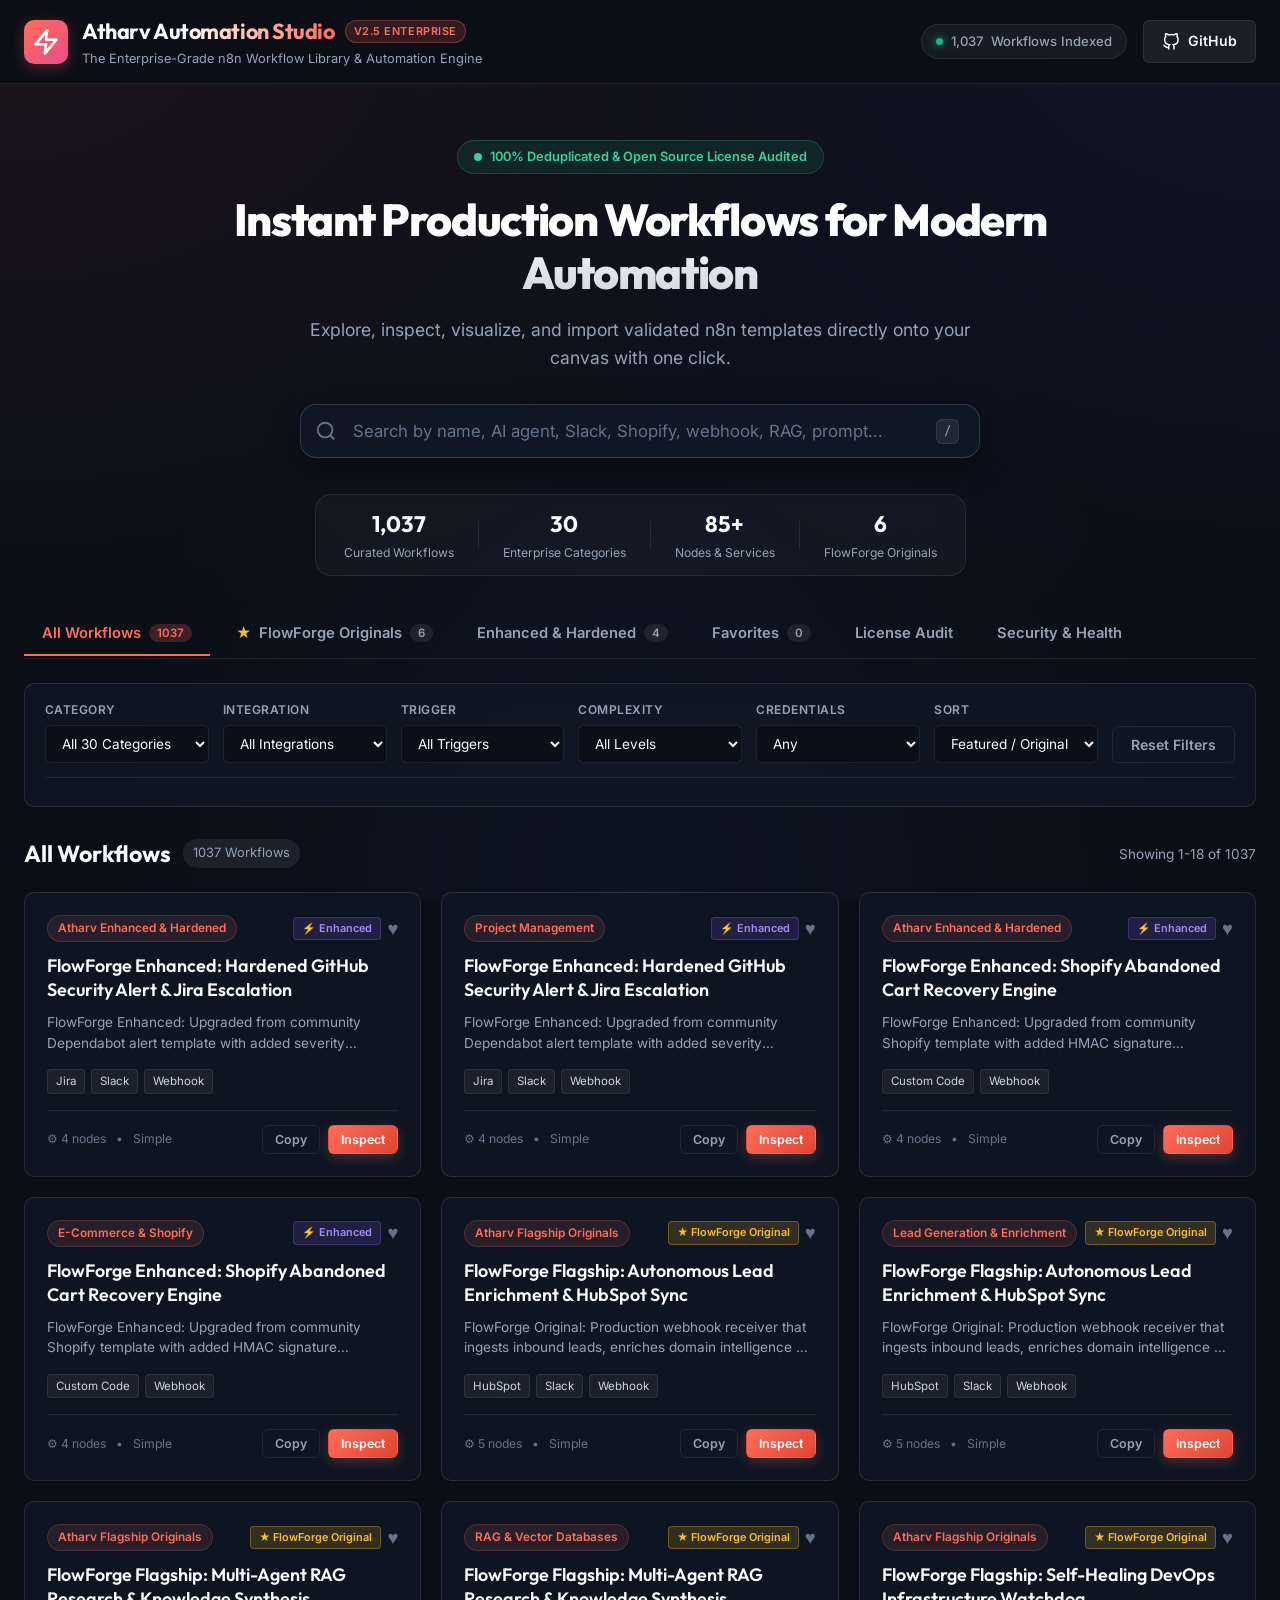
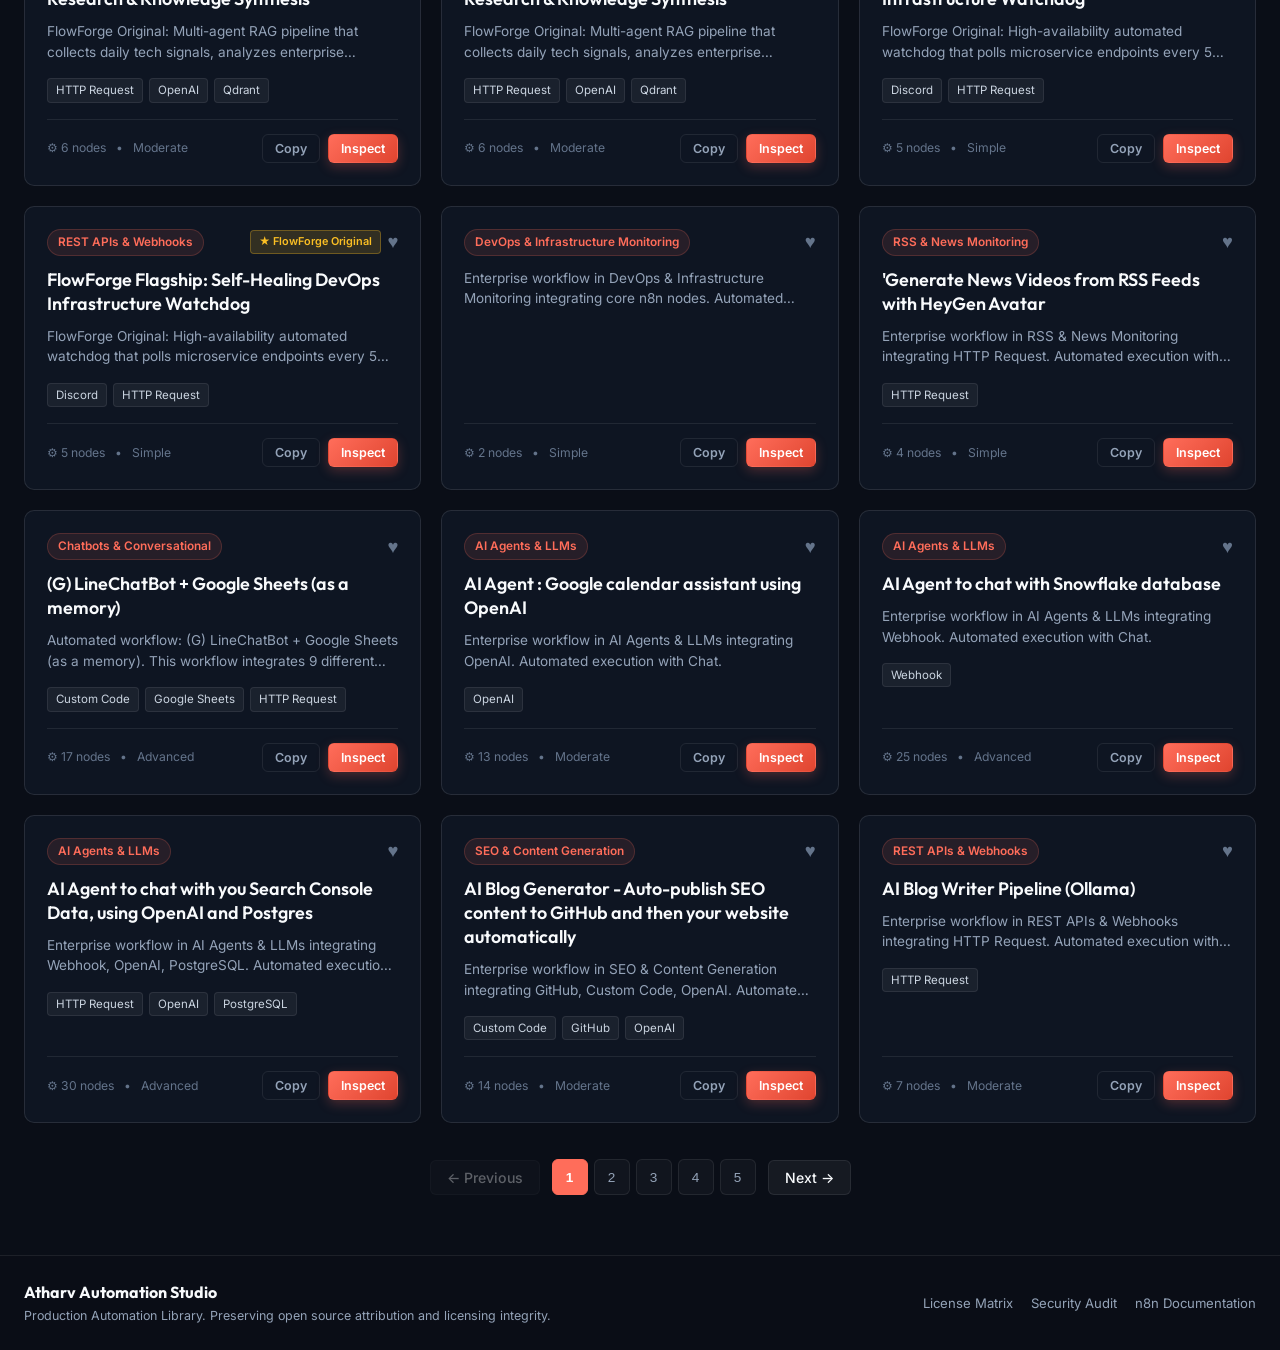
==== web/index.html @ 6c4d26b6 "init: n8n workflow library and web visualizer" ====
<!DOCTYPE html>
<html lang="en">
<head>
  <meta charset="UTF-8">
  <meta name="viewport" content="width=device-width, initial-scale=1.0">
  <title>FlowForge Studio | Enterprise n8n Workflow Library</title>
  <meta name="description" content="Searchable, verified, and license-audited library of 1,000+ enterprise n8n automation workflows across 30 categories with interactive node visualizer.">
  
  <!-- Modern Typography -->
  <link rel="preconnect" href="https://fonts.googleapis.com">
  <link rel="preconnect" href="https://fonts.gstatic.com" crossorigin>
  <link href="https://fonts.googleapis.com/css2?family=Outfit:wght@400;500;600;700;800&family=Inter:wght@300;400;500;600;700&family=JetBrains+Mono:wght@400;500&display=swap" rel="stylesheet">
  
  <link rel="stylesheet" href="css/style.css">
</head>
<body class="theme-dark">

  <!-- Header / Navigation -->
  <header class="app-header" id="appHeader">
    <div class="header-container">
      <div class="brand-group">
        <div class="brand-logo" id="brandLogo">
          <svg viewBox="0 0 24 24" width="28" height="28" fill="none" stroke="currentColor" stroke-width="2.2" stroke-linecap="round" stroke-linejoin="round">
            <polygon points="13 2 3 14 12 14 11 22 21 10 12 10 13 2"></polygon>
          </svg>
        </div>
        <div class="brand-text">
          <div class="brand-title-row">
            <h1 class="brand-name" id="brandName">FlowForge Studio</h1>
            <span class="badge badge-accent">v2.5 Enterprise</span>
          </div>
          <p class="brand-tagline" id="brandTagline">The Enterprise-Grade n8n Workflow Library & Automation Engine</p>
        </div>
      </div>

      <div class="header-actions">
        <div class="header-stat-pill">
          <span class="stat-dot"></span>
          <span id="headerTotalCount">1,032</span> Workflows Indexed
        </div>
        <a href="https://github.com/flowforge-automations/flowforge-n8n-library" target="_blank" rel="noopener" class="btn btn-secondary" id="githubRepoLink">
          <svg width="18" height="18" viewBox="0 0 24 24" fill="none" stroke="currentColor" stroke-width="2"><path d="M9 19c-5 1.5-5-2.5-7-3m14 6v-3.87a3.37 3.37 0 0 0-.94-2.61c3.14-.35 6.44-1.54 6.44-7A5.44 5.44 0 0 0 20 4.77 5.07 5.07 0 0 0 19.91 1S18.73.65 16 2.48a13.38 13.38 0 0 0-7 0C6.27.65 5.09 1 5.09 1A5.07 5.07 0 0 0 5 4.77a5.44 5.44 0 0 0-1.5 3.78c0 5.42 3.3 6.61 6.44 7A3.37 3.37 0 0 0 9 18.13V22"></path></svg>
          <span>GitHub</span>
        </a>
      </div>
    </div>
  </header>

  <!-- Hero & Primary Search -->
  <section class="hero-section" id="heroSection">
    <div class="hero-container">
      <div class="hero-badge">
        <span class="pulse-icon"></span> 100% Deduplicated & Open Source License Audited
      </div>
      <h2 class="hero-headline">Instant Production Workflows for Modern Automation</h2>
      <p class="hero-subtext">Explore, inspect, visualize, and import validated n8n templates directly onto your canvas with one click.</p>
      
      <!-- Search Input Container -->
      <div class="search-box-wrapper">
        <div class="search-input-box">
          <svg class="search-icon" width="22" height="22" viewBox="0 0 24 24" fill="none" stroke="currentColor" stroke-width="2"><circle cx="11" cy="11" r="8"></circle><line x1="21" y1="21" x2="16.65" y2="16.65"></line></svg>
          <input type="text" id="searchInput" placeholder="Search by name, AI agent, Slack, Shopify, webhook, RAG, prompt..." autocomplete="off">
          <span class="search-shortcut-badge" title="Press / to focus">/</span>
          <button class="clear-search-btn" id="clearSearchBtn" title="Clear search">✕</button>
        </div>
      </div>

      <!-- Quick Metrics Bar -->
      <div class="hero-metrics-bar">
        <div class="metric-item">
          <span class="metric-number" id="metricTotal">1,032</span>
          <span class="metric-label">Curated Workflows</span>
        </div>
        <div class="metric-divider"></div>
        <div class="metric-item">
          <span class="metric-number">30</span>
          <span class="metric-label">Enterprise Categories</span>
        </div>
        <div class="metric-divider"></div>
        <div class="metric-item">
          <span class="metric-number" id="metricIntegrations">85+</span>
          <span class="metric-label">Nodes & Services</span>
        </div>
        <div class="metric-divider"></div>
        <div class="metric-item">
          <span class="metric-number" id="metricOriginals">5</span>
          <span class="metric-label">FlowForge Originals</span>
        </div>
      </div>
    </div>
  </section>

  <!-- Main Content Layout -->
  <main class="main-container">
    
    <!-- Navigation Tabs -->
    <nav class="nav-tabs-wrapper" id="navTabs">
      <div class="nav-tabs">
        <button class="nav-tab active" data-tab="all" id="tabAll">
          <span>All Workflows</span>
          <span class="tab-count" id="countAll">0</span>
        </button>
        <button class="nav-tab" data-tab="originals" id="tabOriginals">
          <span class="tab-star">★</span>
          <span>FlowForge Originals</span>
          <span class="tab-count" id="countOriginals">0</span>
        </button>
        <button class="nav-tab" data-tab="modified" id="tabModified">
          <span>Enhanced & Hardened</span>
          <span class="tab-count" id="countModified">0</span>
        </button>
        <button class="nav-tab" data-tab="favorites" id="tabFavorites">
          <span>Favorites</span>
          <span class="tab-count" id="countFavorites">0</span>
        </button>
        <button class="nav-tab" data-tab="license-audit" id="tabLicenseAudit">
          <span>License Audit</span>
        </button>
        <button class="nav-tab" data-tab="security-audit" id="tabSecurityAudit">
          <span>Security & Health</span>
        </button>
      </div>
    </nav>

    <!-- Filter Control Drawer / Bar -->
    <section class="filters-section" id="filtersSection">
      <div class="filters-row">
        <!-- Category Filter -->
        <div class="filter-group">
          <label for="categoryFilter" class="filter-label">Category</label>
          <select id="categoryFilter" class="custom-select">
            <option value="">All 30 Categories</option>
          </select>
        </div>

        <!-- Integration Filter -->
        <div class="filter-group">
          <label for="integrationFilter" class="filter-label">Integration</label>
          <select id="integrationFilter" class="custom-select">
            <option value="">All Integrations</option>
          </select>
        </div>

        <!-- Trigger Filter -->
        <div class="filter-group">
          <label for="triggerFilter" class="filter-label">Trigger</label>
          <select id="triggerFilter" class="custom-select">
            <option value="">All Triggers</option>
          </select>
        </div>

        <!-- Complexity Filter -->
        <div class="filter-group">
          <label for="complexityFilter" class="filter-label">Complexity</label>
          <select id="complexityFilter" class="custom-select">
            <option value="">All Levels</option>
            <option value="Simple">Simple (1-5 nodes)</option>
            <option value="Moderate">Moderate (6-15 nodes)</option>
            <option value="Advanced">Advanced (16+ nodes)</option>
          </select>
        </div>

        <!-- Credentials Filter -->
        <div class="filter-group">
          <label for="credentialsFilter" class="filter-label">Credentials</label>
          <select id="credentialsFilter" class="custom-select">
            <option value="">Any</option>
            <option value="no-creds">No Credentials Needed</option>
            <option value="has-creds">Credentials Required</option>
          </select>
        </div>

        <!-- Sort By -->
        <div class="filter-group sort-group">
          <label for="sortBy" class="filter-label">Sort</label>
          <select id="sortBy" class="custom-select">
            <option value="featured">Featured / Originals First</option>
            <option value="name-asc">Title: A-Z</option>
            <option value="name-desc">Title: Z-A</option>
            <option value="nodes-desc">Nodes: High to Low</option>
            <option value="nodes-asc">Nodes: Low to High</option>
          </select>
        </div>

        <!-- Reset Filters Button -->
        <div class="filter-group reset-group">
          <button class="btn btn-outline" id="resetFiltersBtn" title="Reset all filters">Reset Filters</button>
        </div>
      </div>

      <!-- Active Filter Tags Display -->
      <div class="active-tags-container" id="activeTagsContainer"></div>
    </section>

    <!-- Workflow Catalog Grid View -->
    <section class="catalog-view" id="catalogView">
      <div class="view-header">
        <div class="view-title-group">
          <h3 class="view-title" id="currentViewTitle">All Workflows</h3>
          <span class="results-badge" id="resultsCount">Loading...</span>
        </div>
        <div class="view-controls">
          <span class="pagination-summary" id="paginationSummary">Showing 1-18</span>
        </div>
      </div>

      <!-- Workflow Cards Grid -->
      <div class="workflows-grid" id="workflowsGrid">
        <!-- Rendered dynamically by app.js -->
      </div>

      <!-- Empty State -->
      <div class="empty-state" id="emptyState" style="display: none;">
        <div class="empty-icon">🔍</div>
        <h4>No matching workflows found</h4>
        <p>Try broadening your search term or resetting your category/integration filters.</p>
        <button class="btn btn-primary" id="emptyResetBtn">Clear All Filters</button>
      </div>

      <!-- Pagination -->
      <div class="pagination-bar" id="paginationBar">
        <button class="btn btn-pagination" id="prevPageBtn" disabled>← Previous</button>
        <div class="page-numbers" id="pageNumbers"></div>
        <button class="btn btn-pagination" id="nextPageBtn">Next →</button>
      </div>
    </section>

    <!-- License Audit Tab View (Hidden by default) -->
    <section class="audit-view" id="licenseAuditView" style="display: none;">
      <div class="view-header">
        <div>
          <h3 class="view-title">Open Source License Compliance Matrix</h3>
          <p class="view-subtitle">Full transparency and provenance verification for all source repositories and workflows.</p>
        </div>
      </div>
      <div class="table-card">
        <div class="table-responsive">
          <table class="data-table" id="licenseTable">
            <thead>
              <tr>
                <th>Repository</th>
                <th>Detected License</th>
                <th>Workflows</th>
                <th>Commercial Use</th>
                <th>Attribution Required</th>
                <th>Share-Alike</th>
                <th>Compliance Status</th>
              </tr>
            </thead>
            <tbody id="licenseTableBody">
              <!-- Dynamically populated -->
            </tbody>
          </table>
        </div>
      </div>
    </section>

    <!-- Security & Health Tab View (Hidden by default) -->
    <section class="audit-view" id="securityAuditView" style="display: none;">
      <div class="view-header">
        <div>
          <h3 class="view-title">Automated Security & Integrity Audit</h3>
          <p class="view-subtitle">Multi-point static analysis: shell execution checks, secret masking, and community node dependencies.</p>
        </div>
      </div>
      <div class="security-grid">
        <div class="sec-stat-card safe-card">
          <div class="sec-stat-icon">🛡️</div>
          <div class="sec-stat-number" id="secSafeCount">747</div>
          <div class="sec-stat-label">Structurally Plausible & Safe</div>
          <p class="sec-stat-desc">Zero execution vulnerabilities. Ready for instant canvas deployment.</p>
        </div>
        <div class="sec-stat-card review-card">
          <div class="sec-stat-icon">⚠️</div>
          <div class="sec-stat-number" id="secReviewCount">297</div>
          <div class="sec-stat-label">Manual Review Recommended</div>
          <p class="sec-stat-desc">Workflows requiring configured credentials, external HTTP endpoints, or specialized nodes.</p>
        </div>
        <div class="sec-stat-card clean-card">
          <div class="sec-stat-icon">🔒</div>
          <div class="sec-stat-number">100%</div>
          <div class="sec-stat-label">Secrets Redacted</div>
          <p class="sec-stat-desc">All API keys, tokens, and credentials masked in logs and manifests.</p>
        </div>
        <div class="sec-stat-card dedup-card">
          <div class="sec-stat-icon">✨</div>
          <div class="sec-stat-number">0</div>
          <div class="sec-stat-label">Duplicate Workflows</div>
          <p class="sec-stat-desc">Rigorous SHA-256 and AST structural deduplication applied.</p>
        </div>
      </div>
    </section>

  </main>

  <!-- Workflow Detail Modal with Interactive Visualizer -->
  <div class="modal-backdrop" id="workflowModal" style="display: none;">
    <div class="modal-container">
      <div class="modal-header">
        <div class="modal-header-left">
          <div class="modal-category-pill" id="modalCategory">Category</div>
          <h3 class="modal-title" id="modalTitle">Workflow Title</h3>
          <div class="modal-meta-row" id="modalMetaRow">
            <span class="meta-tag" id="modalOrigin">FlowForge Original</span>
            <span class="meta-tag" id="modalNodesCount">6 nodes</span>
            <span class="meta-tag" id="modalLicense">MIT</span>
            <span class="meta-tag" id="modalAuthor">Author</span>
          </div>
        </div>
        <div class="modal-header-actions">
          <button class="btn btn-primary" id="modalCopyBtn" title="Copy workflow JSON to clipboard">
            <svg width="16" height="16" viewBox="0 0 24 24" fill="none" stroke="currentColor" stroke-width="2"><rect x="9" y="9" width="13" height="13" rx="2" ry="2"></rect><path d="M5 15H4a2 2 0 0 1-2-2V4a2 2 0 0 1 2-2h9a2 2 0 0 1 2 2v1"></path></svg>
            <span>Copy Workflow (Ctrl+V)</span>
          </button>
          <button class="btn btn-secondary" id="modalDownloadBtn" title="Download .json file">
            <svg width="16" height="16" viewBox="0 0 24 24" fill="none" stroke="currentColor" stroke-width="2"><path d="M21 15v4a2 2 0 0 1-2 2H5a2 2 0 0 1-2-2v-4"></path><polyline points="7 10 12 15 17 10"></polyline><line x1="12" y1="15" x2="12" y2="3"></line></svg>
            <span>Download</span>
          </button>
          <button class="modal-close-btn" id="modalCloseBtn" title="Close modal">✕</button>
        </div>
      </div>

      <!-- Modal Tabs -->
      <div class="modal-tabs">
        <button class="modal-tab active" data-m-tab="visualizer" id="mTabVisualizer">Interactive Node Graph</button>
        <button class="modal-tab" data-m-tab="breakdown" id="mTabBreakdown">Nodes & Config</button>
        <button class="modal-tab" data-m-tab="json" id="mTabJson">Workflow JSON</button>
        <button class="modal-tab" data-m-tab="instructions" id="mTabInstructions">10s Import Guide</button>
        <button class="modal-tab" data-m-tab="similar" id="mTabSimilar">Similar Workflows</button>
      </div>

      <!-- Modal Body -->
      <div class="modal-body">
        
        <!-- Tab 1: Interactive Node Flow Visualizer -->
        <div class="modal-tab-content active" id="contentVisualizer">
          <div class="visualizer-container">
            <div class="visualizer-toolbar">
              <span class="viz-hint">💡 Visual Architecture Map</span>
              <div class="viz-actions">
                <button class="btn btn-sm btn-outline" id="vizZoomInBtn">Zoom +</button>
                <button class="btn btn-sm btn-outline" id="vizZoomOutBtn">Zoom -</button>
                <button class="btn btn-sm btn-outline" id="vizResetBtn">Fit</button>
              </div>
            </div>
            <div class="canvas-viewport" id="canvasViewport">
              <svg id="nodeGraphSvg" class="node-graph-svg" width="100%" height="450"></svg>
            </div>
          </div>
        </div>

        <!-- Tab 2: Nodes & Config Breakdown -->
        <div class="modal-tab-content" id="contentBreakdown">
          <div class="breakdown-container">
            <div class="breakdown-desc-box">
              <h4>Description & Architecture</h4>
              <p id="modalDescription">Workflow description goes here.</p>
            </div>
            <div class="breakdown-grid">
              <div class="breakdown-card">
                <h5>Integrations Used</h5>
                <div class="pills-list" id="modalIntegrationsList"></div>
              </div>
              <div class="breakdown-card">
                <h5>Execution Triggers</h5>
                <div class="pills-list" id="modalTriggersList"></div>
              </div>
              <div class="breakdown-card">
                <h5>Credentials Required</h5>
                <div class="pills-list" id="modalCredentialsList"></div>
              </div>
            </div>
            <div class="nodes-list-box">
              <h5>Node Sequence</h5>
              <div class="nodes-table" id="modalNodesTable"></div>
            </div>
          </div>
        </div>

        <!-- Tab 3: Raw Workflow JSON -->
        <div class="modal-tab-content" id="contentJson">
          <div class="json-viewer-wrapper">
            <pre><code id="modalJsonCode" class="json-code">Loading workflow JSON...</code></pre>
          </div>
        </div>

        <!-- Tab 4: 10-Second Import Guide -->
        <div class="modal-tab-content" id="contentInstructions">
          <div class="import-guide-container">
            <div class="guide-step">
              <div class="step-num">1</div>
              <div class="step-content">
                <h4>Copy the Workflow JSON</h4>
                <p>Click the <strong>Copy Workflow (Ctrl+V)</strong> button in the top right of this modal. The valid n8n workflow definition is copied directly to your clipboard.</p>
              </div>
            </div>
            <div class="guide-step">
              <div class="step-num">2</div>
              <div class="step-content">
                <h4>Open Your n8n Canvas</h4>
                <p>Navigate to your self-hosted or n8n Cloud instance. Create a new workflow or open an existing canvas.</p>
              </div>
            </div>
            <div class="guide-step">
              <div class="step-num">3</div>
              <div class="step-content">
                <h4>Paste Directly on Canvas (<kbd>Ctrl+V</kbd> / <kbd>Cmd+V</kbd>)</h4>
                <p>Click anywhere on the blank n8n canvas and press <strong>Ctrl+V</strong> (or <strong>Cmd+V</strong> on macOS). The nodes and connection wires will appear instantly!</p>
              </div>
            </div>
            <div class="guide-step">
              <div class="step-num">4</div>
              <div class="step-content">
                <h4>Connect Your Credentials & Execute</h4>
                <p>Click on any node displaying a warning icon to attach your API credentials (e.g. OpenAI, Slack, Google). Click <strong>Test step</strong> to run your workflow.</p>
              </div>
            </div>
          </div>
        </div>

        <!-- Tab 5: Similar Workflows -->
        <div class="modal-tab-content" id="contentSimilar">
          <div class="similar-workflows-grid" id="similarWorkflowsGrid">
            <!-- Dynamically populated -->
          </div>
        </div>

      </div>
    </div>
  </div>

  <!-- Toast Notification -->
  <div class="toast-container" id="toastContainer"></div>

  <!-- Footer -->
  <footer class="app-footer">
    <div class="footer-container">
      <div class="footer-brand">
        <span class="footer-title" id="footerBrandName">FlowForge Studio</span>
        <span class="footer-text">Production Automation Library. Preserving open source attribution and licensing integrity.</span>
      </div>
      <div class="footer-links">
        <a href="#tabLicenseAudit" onclick="switchMainTab('license-audit')">License Matrix</a>
        <a href="#tabSecurityAudit" onclick="switchMainTab('security-audit')">Security Audit</a>
        <a href="https://n8n.io" target="_blank" rel="noopener">n8n Documentation</a>
      </div>
    </div>
  </footer>

  <script src="js/visualizer.js"></script>
  <script src="js/app.js"></script>
</body>
</html>
---- web/css/style.css ----
/* ==========================================================================
   FlowForge Studio - Modern Design System & Stylesheet
   ========================================================================== */

:root {
  --bg-dark: #0a0e17;
  --bg-card: rgba(17, 24, 39, 0.75);
  --bg-card-hover: rgba(26, 36, 56, 0.9);
  --bg-secondary: #0f172a;
  --bg-elevated: #1e293b;
  
  --border-subtle: rgba(255, 255, 255, 0.08);
  --border-hover: rgba(255, 109, 90, 0.4);
  --border-card: rgba(255, 255, 255, 0.1);

  --accent-coral: #ff6d5a;
  --accent-coral-glow: rgba(255, 109, 90, 0.25);
  --accent-violet: #8b5cf6;
  --accent-blue: #3b82f6;
  --accent-emerald: #10b981;
  --accent-amber: #f59e0b;

  --text-main: #f8fafc;
  --text-muted: #94a3b8;
  --text-dim: #64748b;

  --font-heading: 'Outfit', -apple-system, BlinkMacSystemFont, sans-serif;
  --font-body: 'Inter', -apple-system, BlinkMacSystemFont, sans-serif;
  --font-mono: 'JetBrains Mono', monospace;

  --radius-sm: 6px;
  --radius-md: 10px;
  --radius-lg: 16px;
  --radius-xl: 24px;

  --shadow-sm: 0 2px 4px rgba(0, 0, 0, 0.3);
  --shadow-card: 0 8px 24px -4px rgba(0, 0, 0, 0.45);
  --shadow-glow: 0 0 30px rgba(255, 109, 90, 0.18);
  --shadow-modal: 0 20px 50px rgba(0, 0, 0, 0.85);

  --transition-fast: 0.15s ease;
  --transition-normal: 0.25s cubic-bezier(0.16, 1, 0.3, 1);
}

*, *::before, *::after {
  box-sizing: border-box;
  margin: 0;
  padding: 0;
}

body {
  font-family: var(--font-body);
  background-color: var(--bg-dark);
  color: var(--text-main);
  line-height: 1.6;
  -webkit-font-smoothing: antialiased;
  min-height: 100vh;
  display: flex;
  flex-direction: column;
  background-image: 
    radial-gradient(at 0% 0%, rgba(255, 109, 90, 0.08) 0px, transparent 50%),
    radial-gradient(at 100% 0%, rgba(139, 92, 246, 0.08) 0px, transparent 50%),
    radial-gradient(at 50% 100%, rgba(59, 130, 246, 0.05) 0px, transparent 60%);
  background-attachment: fixed;
}

/* ==========================================================================
   Header Navigation
   ========================================================================== */
.app-header {
  position: sticky;
  top: 0;
  z-index: 100;
  background: rgba(10, 14, 23, 0.82);
  backdrop-filter: blur(16px);
  -webkit-backdrop-filter: blur(16px);
  border-bottom: 1px solid var(--border-subtle);
  padding: 14px 24px;
}

.header-container {
  max-width: 1440px;
  margin: 0 auto;
  display: flex;
  align-items: center;
  justify-content: space-between;
}

.brand-group {
  display: flex;
  align-items: center;
  gap: 14px;
}

.brand-logo {
  width: 44px;
  height: 44px;
  background: linear-gradient(135deg, var(--accent-coral), #ea4c89);
  color: #fff;
  border-radius: var(--radius-md);
  display: flex;
  align-items: center;
  justify-content: center;
  box-shadow: 0 4px 14px var(--accent-coral-glow);
  transition: transform var(--transition-fast);
}

.brand-logo:hover {
  transform: scale(1.04);
}

.brand-title-row {
  display: flex;
  align-items: center;
  gap: 10px;
}

.brand-name {
  font-family: var(--font-heading);
  font-size: 1.35rem;
  font-weight: 700;
  letter-spacing: -0.02em;
  background: linear-gradient(90deg, #fff 40%, var(--accent-coral) 100%);
  -webkit-background-clip: text;
  -webkit-text-fill-color: transparent;
}

.brand-tagline {
  font-size: 0.8rem;
  color: var(--text-muted);
}

.badge {
  font-size: 0.68rem;
  padding: 2px 8px;
  border-radius: 999px;
  font-weight: 600;
  text-transform: uppercase;
  letter-spacing: 0.05em;
}

.badge-accent {
  background: rgba(255, 109, 90, 0.15);
  color: var(--accent-coral);
  border: 1px solid rgba(255, 109, 90, 0.3);
}

.header-actions {
  display: flex;
  align-items: center;
  gap: 16px;
}

.header-stat-pill {
  display: flex;
  align-items: center;
  gap: 8px;
  font-size: 0.82rem;
  font-weight: 500;
  background: rgba(255, 255, 255, 0.05);
  border: 1px solid var(--border-subtle);
  padding: 6px 14px;
  border-radius: 999px;
  color: var(--text-muted);
}

.stat-dot {
  width: 7px;
  height: 7px;
  border-radius: 50%;
  background: var(--accent-emerald);
  box-shadow: 0 0 8px var(--accent-emerald);
}

/* ==========================================================================
   Buttons
   ========================================================================== */
.btn {
  display: inline-flex;
  align-items: center;
  justify-content: center;
  gap: 8px;
  padding: 9px 18px;
  border-radius: var(--radius-sm);
  font-family: var(--font-body);
  font-size: 0.88rem;
  font-weight: 600;
  cursor: pointer;
  transition: all var(--transition-fast);
  text-decoration: none;
  border: 1px solid transparent;
}

.btn-primary {
  background: linear-gradient(135deg, var(--accent-coral), #e04530);
  color: #fff;
  box-shadow: 0 4px 12px var(--accent-coral-glow);
}

.btn-primary:hover {
  transform: translateY(-1px);
  box-shadow: 0 6px 18px rgba(255, 109, 90, 0.4);
}

.btn-secondary {
  background: rgba(255, 255, 255, 0.07);
  color: var(--text-main);
  border-color: var(--border-subtle);
}

.btn-secondary:hover {
  background: rgba(255, 255, 255, 0.12);
  border-color: rgba(255, 255, 255, 0.2);
}

.btn-outline {
  background: transparent;
  color: var(--text-muted);
  border-color: var(--border-subtle);
}

.btn-outline:hover {
  color: var(--text-main);
  border-color: rgba(255, 255, 255, 0.25);
  background: rgba(255, 255, 255, 0.04);
}

.btn-sm {
  padding: 6px 12px;
  font-size: 0.78rem;
}

/* ==========================================================================
   Hero Section
   ========================================================================== */
.hero-section {
  padding: 56px 24px 36px;
  text-align: center;
}

.hero-container {
  max-width: 900px;
  margin: 0 auto;
}

.hero-badge {
  display: inline-flex;
  align-items: center;
  gap: 8px;
  background: rgba(16, 185, 129, 0.12);
  color: #34d399;
  border: 1px solid rgba(16, 185, 129, 0.25);
  padding: 6px 16px;
  border-radius: 999px;
  font-size: 0.8rem;
  font-weight: 600;
  margin-bottom: 20px;
}

.pulse-icon {
  width: 8px;
  height: 8px;
  border-radius: 50%;
  background: #34d399;
  display: inline-block;
  animation: pulse 2s infinite;
}

@keyframes pulse {
  0% { transform: scale(0.95); box-shadow: 0 0 0 0 rgba(52, 211, 153, 0.7); }
  70% { transform: scale(1); box-shadow: 0 0 0 6px rgba(52, 211, 153, 0); }
  100% { transform: scale(0.95); box-shadow: 0 0 0 0 rgba(52, 211, 153, 0); }
}

.hero-headline {
  font-family: var(--font-heading);
  font-size: 2.8rem;
  font-weight: 800;
  line-height: 1.18;
  letter-spacing: -0.03em;
  margin-bottom: 16px;
  background: linear-gradient(180deg, #ffffff 30%, #cbd5e1 100%);
  -webkit-background-clip: text;
  -webkit-text-fill-color: transparent;
}

.hero-subtext {
  font-size: 1.1rem;
  color: var(--text-muted);
  max-width: 660px;
  margin: 0 auto 32px;
}

/* ==========================================================================
   Search Box
   ========================================================================== */
.search-box-wrapper {
  max-width: 680px;
  margin: 0 auto 36px;
}

.search-input-box {
  position: relative;
  display: flex;
  align-items: center;
  background: rgba(17, 24, 39, 0.85);
  backdrop-filter: blur(12px);
  border: 1px solid rgba(255, 255, 255, 0.15);
  border-radius: var(--radius-lg);
  padding: 6px 14px;
  box-shadow: 0 10px 30px rgba(0, 0, 0, 0.4);
  transition: all var(--transition-fast);
}

.search-input-box:focus-within {
  border-color: var(--accent-coral);
  box-shadow: 0 0 24px var(--accent-coral-glow);
}

.search-icon {
  color: var(--text-dim);
  margin-right: 12px;
}

.search-input-box input {
  flex: 1;
  background: transparent;
  border: none;
  outline: none;
  color: #fff;
  font-family: var(--font-body);
  font-size: 1.05rem;
  padding: 10px 4px;
}

.search-input-box input::placeholder {
  color: #64748b;
}

.search-shortcut-badge {
  background: rgba(255, 255, 255, 0.08);
  border: 1px solid var(--border-subtle);
  color: var(--text-muted);
  font-family: var(--font-mono);
  font-size: 0.75rem;
  padding: 2px 7px;
  border-radius: var(--radius-sm);
  margin-right: 6px;
}

.clear-search-btn {
  background: transparent;
  border: none;
  color: var(--text-dim);
  font-size: 1rem;
  cursor: pointer;
  padding: 4px;
  display: none;
}

.clear-search-btn:hover {
  color: var(--text-main);
}

/* ==========================================================================
   Hero Metrics Bar
   ========================================================================== */
.hero-metrics-bar {
  display: inline-flex;
  align-items: center;
  background: rgba(255, 255, 255, 0.03);
  border: 1px solid var(--border-subtle);
  border-radius: var(--radius-lg);
  padding: 12px 28px;
  gap: 24px;
}

.metric-item {
  display: flex;
  flex-direction: column;
  align-items: center;
}

.metric-number {
  font-family: var(--font-heading);
  font-size: 1.4rem;
  font-weight: 700;
  color: var(--text-main);
}

.metric-label {
  font-size: 0.76rem;
  color: var(--text-muted);
}

.metric-divider {
  width: 1px;
  height: 28px;
  background: var(--border-subtle);
}

/* ==========================================================================
   Main Container & Navigation Tabs
   ========================================================================== */
.main-container {
  max-width: 1440px;
  margin: 0 auto;
  padding: 0 24px 60px;
  flex: 1;
  width: 100%;
}

.nav-tabs-wrapper {
  border-bottom: 1px solid var(--border-subtle);
  margin-bottom: 24px;
}

.nav-tabs {
  display: flex;
  gap: 8px;
  overflow-x: auto;
  padding-bottom: 2px;
}

.nav-tab {
  background: transparent;
  border: none;
  border-bottom: 2px solid transparent;
  padding: 12px 18px;
  font-family: var(--font-body);
  font-size: 0.92rem;
  font-weight: 600;
  color: var(--text-muted);
  cursor: pointer;
  display: flex;
  align-items: center;
  gap: 8px;
  transition: all var(--transition-fast);
  white-space: nowrap;
}

.nav-tab:hover {
  color: var(--text-main);
}

.nav-tab.active {
  color: var(--accent-coral);
  border-bottom-color: var(--accent-coral);
}

.tab-count {
  background: rgba(255, 255, 255, 0.08);
  font-size: 0.72rem;
  padding: 2px 8px;
  border-radius: 999px;
  color: var(--text-muted);
}

.nav-tab.active .tab-count {
  background: rgba(255, 109, 90, 0.2);
  color: var(--accent-coral);
}

.tab-star {
  color: #fbbf24;
}

/* ==========================================================================
   Filters Drawer
   ========================================================================== */
.filters-section {
  background: var(--bg-card);
  backdrop-filter: blur(12px);
  border: 1px solid var(--border-card);
  border-radius: var(--radius-md);
  padding: 16px 20px;
  margin-bottom: 28px;
}

.filters-row {
  display: flex;
  flex-wrap: wrap;
  gap: 14px;
  align-items: flex-end;
}

.filter-group {
  display: flex;
  flex-direction: column;
  gap: 6px;
  flex: 1;
  min-width: 160px;
}

.filter-label {
  font-size: 0.75rem;
  font-weight: 600;
  color: var(--text-muted);
  text-transform: uppercase;
  letter-spacing: 0.04em;
}

.custom-select {
  background: rgba(10, 14, 23, 0.7);
  border: 1px solid var(--border-subtle);
  color: var(--text-main);
  padding: 9px 12px;
  border-radius: var(--radius-sm);
  font-family: var(--font-body);
  font-size: 0.85rem;
  outline: none;
  cursor: pointer;
  transition: border-color var(--transition-fast);
}

.custom-select:focus {
  border-color: var(--accent-coral);
}

.custom-select option {
  background: var(--bg-secondary);
  color: #fff;
}

.reset-group {
  flex: 0 0 auto;
  min-width: auto;
}

.active-tags-container {
  display: flex;
  flex-wrap: wrap;
  gap: 8px;
  margin-top: 14px;
  padding-top: 12px;
  border-top: 1px solid var(--border-subtle);
}

.active-tag {
  display: inline-flex;
  align-items: center;
  gap: 6px;
  background: rgba(255, 109, 90, 0.12);
  color: #ff9182;
  border: 1px solid rgba(255, 109, 90, 0.25);
  font-size: 0.75rem;
  padding: 3px 10px;
  border-radius: 999px;
}

.active-tag-remove {
  cursor: pointer;
  font-weight: bold;
}

/* ==========================================================================
   Catalog View & Workflow Cards
   ========================================================================== */
.view-header {
  display: flex;
  align-items: center;
  justify-content: space-between;
  margin-bottom: 20px;
}

.view-title-group {
  display: flex;
  align-items: center;
  gap: 12px;
}

.view-title {
  font-family: var(--font-heading);
  font-size: 1.45rem;
  font-weight: 700;
}

.results-badge {
  background: rgba(255, 255, 255, 0.07);
  color: var(--text-muted);
  font-size: 0.8rem;
  padding: 4px 10px;
  border-radius: 999px;
}

.pagination-summary {
  font-size: 0.85rem;
  color: var(--text-muted);
}

.workflows-grid {
  display: grid;
  grid-template-columns: repeat(auto-fill, minmax(360px, 1fr));
  gap: 20px;
  margin-bottom: 36px;
}

.workflow-card {
  background: var(--bg-card);
  backdrop-filter: blur(12px);
  border: 1px solid var(--border-card);
  border-radius: var(--radius-md);
  padding: 22px;
  display: flex;
  flex-direction: column;
  justify-content: space-between;
  transition: all var(--transition-normal);
  position: relative;
  overflow: hidden;
}

.workflow-card:hover {
  transform: translateY(-4px);
  background: var(--bg-card-hover);
  border-color: var(--border-hover);
  box-shadow: var(--shadow-card), var(--shadow-glow);
}

.card-top {
  display: flex;
  align-items: center;
  justify-content: space-between;
  margin-bottom: 12px;
}

.card-category-pill {
  font-size: 0.74rem;
  font-weight: 600;
  color: var(--accent-coral);
  background: rgba(255, 109, 90, 0.1);
  padding: 3px 10px;
  border-radius: 999px;
  border: 1px solid rgba(255, 109, 90, 0.2);
}

.card-badges {
  display: flex;
  align-items: center;
  gap: 6px;
}

.badge-original {
  background: rgba(251, 191, 36, 0.15);
  color: #fbbf24;
  border: 1px solid rgba(251, 191, 36, 0.3);
  font-size: 0.68rem;
  padding: 2px 8px;
  border-radius: 4px;
  font-weight: 600;
}

.badge-modified {
  background: rgba(139, 92, 246, 0.15);
  color: #a78bfa;
  border: 1px solid rgba(139, 92, 246, 0.3);
  font-size: 0.68rem;
  padding: 2px 8px;
  border-radius: 4px;
  font-weight: 600;
}

.fav-btn {
  background: transparent;
  border: none;
  color: var(--text-dim);
  cursor: pointer;
  font-size: 1.15rem;
  transition: transform var(--transition-fast), color var(--transition-fast);
}

.fav-btn:hover {
  transform: scale(1.18);
  color: #ef4444;
}

.fav-btn.is-fav {
  color: #ef4444;
}

.card-title {
  font-family: var(--font-heading);
  font-size: 1.12rem;
  font-weight: 600;
  line-height: 1.35;
  margin-bottom: 10px;
  color: var(--text-main);
  cursor: pointer;
}

.card-title:hover {
  color: var(--accent-coral);
}

.card-description {
  font-size: 0.85rem;
  color: var(--text-muted);
  line-height: 1.5;
  margin-bottom: 16px;
  display: -webkit-box;
  -webkit-line-clamp: 2;
  -webkit-box-orient: vertical;
  overflow: hidden;
}

.card-integrations {
  display: flex;
  flex-wrap: wrap;
  gap: 6px;
  margin-bottom: 16px;
}

.integ-chip {
  font-size: 0.72rem;
  background: rgba(255, 255, 255, 0.05);
  border: 1px solid var(--border-subtle);
  color: #cbd5e1;
  padding: 2px 8px;
  border-radius: 4px;
}

.card-footer {
  border-top: 1px solid var(--border-subtle);
  padding-top: 14px;
  display: flex;
  align-items: center;
  justify-content: space-between;
}

.card-meta-left {
  display: flex;
  align-items: center;
  gap: 10px;
  font-size: 0.76rem;
  color: var(--text-dim);
}

.node-count-badge {
  display: inline-flex;
  align-items: center;
  gap: 4px;
}

.card-actions {
  display: flex;
  align-items: center;
  gap: 8px;
}

/* ==========================================================================
   Pagination
   ========================================================================== */
.pagination-bar {
  display: flex;
  align-items: center;
  justify-content: center;
  gap: 12px;
  margin-top: 20px;
}

.btn-pagination {
  background: rgba(255, 255, 255, 0.05);
  border: 1px solid var(--border-subtle);
  color: var(--text-main);
  padding: 8px 16px;
  border-radius: var(--radius-sm);
  cursor: pointer;
  font-weight: 500;
  transition: all var(--transition-fast);
}

.btn-pagination:hover:not(:disabled) {
  background: rgba(255, 255, 255, 0.12);
  border-color: rgba(255, 255, 255, 0.25);
}

.btn-pagination:disabled {
  opacity: 0.35;
  cursor: not-allowed;
}

.page-numbers {
  display: flex;
  gap: 6px;
}

.page-num {
  width: 36px;
  height: 36px;
  display: flex;
  align-items: center;
  justify-content: center;
  border-radius: var(--radius-sm);
  background: rgba(255, 255, 255, 0.03);
  border: 1px solid var(--border-subtle);
  color: var(--text-muted);
  cursor: pointer;
  font-size: 0.85rem;
}

.page-num.active {
  background: var(--accent-coral);
  color: #fff;
  border-color: var(--accent-coral);
  font-weight: 600;
}

/* ==========================================================================
   Modal & Visualizer
   ========================================================================== */
.modal-backdrop {
  position: fixed;
  inset: 0;
  background: rgba(0, 0, 0, 0.78);
  backdrop-filter: blur(10px);
  -webkit-backdrop-filter: blur(10px);
  z-index: 1000;
  display: flex;
  align-items: center;
  justify-content: center;
  padding: 20px;
}

.modal-container {
  background: #0f1623;
  border: 1px solid rgba(255, 255, 255, 0.12);
  border-radius: var(--radius-lg);
  width: 100%;
  max-width: 1080px;
  max-height: 90vh;
  display: flex;
  flex-direction: column;
  box-shadow: var(--shadow-modal);
  overflow: hidden;
  animation: modalEnter 0.2s cubic-bezier(0.16, 1, 0.3, 1);
}

@keyframes modalEnter {
  from { opacity: 0; transform: scale(0.97); }
  to { opacity: 1; transform: scale(1); }
}

.modal-header {
  padding: 22px 28px;
  border-bottom: 1px solid var(--border-subtle);
  display: flex;
  align-items: flex-start;
  justify-content: space-between;
  gap: 20px;
}

.modal-category-pill {
  font-size: 0.74rem;
  color: var(--accent-coral);
  font-weight: 600;
  text-transform: uppercase;
  margin-bottom: 6px;
}

.modal-title {
  font-family: var(--font-heading);
  font-size: 1.45rem;
  font-weight: 700;
  margin-bottom: 10px;
}

.modal-meta-row {
  display: flex;
  flex-wrap: wrap;
  gap: 8px;
}

.meta-tag {
  font-size: 0.76rem;
  background: rgba(255, 255, 255, 0.05);
  border: 1px solid var(--border-subtle);
  color: var(--text-muted);
  padding: 2px 10px;
  border-radius: 999px;
}

.modal-header-actions {
  display: flex;
  align-items: center;
  gap: 10px;
}

.modal-close-btn {
  background: rgba(255, 255, 255, 0.07);
  border: none;
  color: var(--text-muted);
  width: 36px;
  height: 36px;
  border-radius: 50%;
  font-size: 1.1rem;
  cursor: pointer;
  display: flex;
  align-items: center;
  justify-content: center;
  transition: all var(--transition-fast);
}

.modal-close-btn:hover {
  background: rgba(255, 255, 255, 0.15);
  color: #fff;
}

.modal-tabs {
  display: flex;
  gap: 6px;
  padding: 0 28px;
  border-bottom: 1px solid var(--border-subtle);
  background: rgba(10, 14, 23, 0.5);
}

.modal-tab {
  background: transparent;
  border: none;
  border-bottom: 2px solid transparent;
  padding: 12px 16px;
  color: var(--text-muted);
  font-family: var(--font-body);
  font-size: 0.85rem;
  font-weight: 600;
  cursor: pointer;
  transition: all var(--transition-fast);
}

.modal-tab:hover {
  color: var(--text-main);
}

.modal-tab.active {
  color: var(--accent-coral);
  border-bottom-color: var(--accent-coral);
}

.modal-body {
  padding: 24px 28px;
  overflow-y: auto;
  flex: 1;
}

.modal-tab-content {
  display: none;
}

.modal-tab-content.active {
  display: block;
}

/* ==========================================================================
   Visualizer Canvas
   ========================================================================== */
.visualizer-container {
  background: #080c14;
  border: 1px solid var(--border-subtle);
  border-radius: var(--radius-md);
  overflow: hidden;
}

.visualizer-toolbar {
  padding: 10px 16px;
  background: rgba(255, 255, 255, 0.03);
  border-bottom: 1px solid var(--border-subtle);
  display: flex;
  align-items: center;
  justify-content: space-between;
}

.viz-hint {
  font-size: 0.78rem;
  color: var(--text-muted);
}

.canvas-viewport {
  position: relative;
  height: 450px;
  background-image: radial-gradient(rgba(255, 255, 255, 0.08) 1px, transparent 1px);
  background-size: 20px 20px;
  overflow: hidden;
}

.node-graph-svg {
  cursor: grab;
}

.node-graph-svg:active {
  cursor: grabbing;
}

/* ==========================================================================
   JSON Viewer & Code
   ========================================================================== */
.json-viewer-wrapper {
  background: #080c14;
  border: 1px solid var(--border-subtle);
  border-radius: var(--radius-md);
  padding: 18px;
  max-height: 460px;
  overflow-y: auto;
}

.json-code {
  font-family: var(--font-mono);
  font-size: 0.8rem;
  color: #38bdf8;
  line-height: 1.5;
  white-space: pre-wrap;
}

/* ==========================================================================
   Breakdown & Import Steps
   ========================================================================== */
.breakdown-desc-box {
  background: rgba(255, 255, 255, 0.03);
  border: 1px solid var(--border-subtle);
  border-radius: var(--radius-md);
  padding: 16px;
  margin-bottom: 20px;
}

.breakdown-desc-box h4 {
  font-size: 0.9rem;
  color: var(--accent-coral);
  margin-bottom: 6px;
}

.breakdown-grid {
  display: grid;
  grid-template-columns: repeat(3, 1fr);
  gap: 16px;
  margin-bottom: 24px;
}

.breakdown-card {
  background: rgba(255, 255, 255, 0.02);
  border: 1px solid var(--border-subtle);
  border-radius: var(--radius-sm);
  padding: 14px;
}

.breakdown-card h5 {
  font-size: 0.8rem;
  color: var(--text-muted);
  margin-bottom: 8px;
  text-transform: uppercase;
}

.pills-list {
  display: flex;
  flex-wrap: wrap;
  gap: 6px;
}

.nodes-table {
  display: flex;
  flex-direction: column;
  gap: 8px;
}

.node-row {
  display: flex;
  align-items: center;
  justify-content: space-between;
  padding: 10px 14px;
  background: rgba(255, 255, 255, 0.03);
  border: 1px solid var(--border-subtle);
  border-radius: var(--radius-sm);
  font-size: 0.85rem;
}

.node-row-type {
  font-family: var(--font-mono);
  font-size: 0.74rem;
  color: var(--accent-violet);
}

.guide-step {
  display: flex;
  gap: 18px;
  margin-bottom: 22px;
  background: rgba(255, 255, 255, 0.02);
  border: 1px solid var(--border-subtle);
  border-radius: var(--radius-md);
  padding: 18px;
}

.step-num {
  width: 38px;
  height: 38px;
  background: linear-gradient(135deg, var(--accent-coral), #ea4c89);
  color: #fff;
  border-radius: 50%;
  display: flex;
  align-items: center;
  justify-content: center;
  font-weight: 700;
  font-size: 1.1rem;
  flex-shrink: 0;
}

.step-content h4 {
  font-size: 1rem;
  margin-bottom: 6px;
}

.step-content p {
  font-size: 0.88rem;
  color: var(--text-muted);
}

kbd {
  background: rgba(255, 255, 255, 0.1);
  border: 1px solid rgba(255, 255, 255, 0.2);
  padding: 2px 6px;
  border-radius: 4px;
  font-family: var(--font-mono);
  font-size: 0.78rem;
}

/* ==========================================================================
   Audit Tables & Security Grid
   ========================================================================== */
.table-card {
  background: var(--bg-card);
  border: 1px solid var(--border-card);
  border-radius: var(--radius-md);
  overflow: hidden;
}

.table-responsive {
  overflow-x: auto;
}

.data-table {
  width: 100%;
  border-collapse: collapse;
  text-align: left;
  font-size: 0.88rem;
}

.data-table th {
  background: rgba(255, 255, 255, 0.04);
  padding: 14px 18px;
  font-weight: 600;
  color: var(--text-muted);
  border-bottom: 1px solid var(--border-subtle);
}

.data-table td {
  padding: 14px 18px;
  border-bottom: 1px solid var(--border-subtle);
  color: var(--text-main);
}

.security-grid {
  display: grid;
  grid-template-columns: repeat(auto-fit, minmax(260px, 1fr));
  gap: 20px;
}

.sec-stat-card {
  background: var(--bg-card);
  border: 1px solid var(--border-card);
  border-radius: var(--radius-md);
  padding: 24px;
  text-align: center;
}

.sec-stat-icon {
  font-size: 2.2rem;
  margin-bottom: 10px;
}

.sec-stat-number {
  font-family: var(--font-heading);
  font-size: 2.4rem;
  font-weight: 800;
  margin-bottom: 4px;
  color: var(--text-main);
}

.sec-stat-label {
  font-size: 0.95rem;
  font-weight: 600;
  margin-bottom: 8px;
}

.sec-stat-desc {
  font-size: 0.8rem;
  color: var(--text-muted);
}

/* ==========================================================================
   Toasts & Footer
   ========================================================================== */
.toast-container {
  position: fixed;
  bottom: 24px;
  right: 24px;
  z-index: 2000;
  display: flex;
  flex-direction: column;
  gap: 10px;
}

.toast {
  background: #1e293b;
  border: 1px solid rgba(255, 109, 90, 0.4);
  color: #fff;
  padding: 12px 20px;
  border-radius: var(--radius-sm);
  box-shadow: 0 10px 25px rgba(0, 0, 0, 0.6);
  font-size: 0.88rem;
  display: flex;
  align-items: center;
  gap: 10px;
  animation: toastIn 0.2s ease;
}

@keyframes toastIn {
  from { opacity: 0; transform: translateY(10px); }
  to { opacity: 1; transform: translateY(0); }
}

.app-footer {
  border-top: 1px solid var(--border-subtle);
  background: rgba(10, 14, 23, 0.9);
  padding: 24px;
  margin-top: auto;
}

.footer-container {
  max-width: 1440px;
  margin: 0 auto;
  display: flex;
  align-items: center;
  justify-content: space-between;
  flex-wrap: wrap;
  gap: 14px;
}

.footer-brand {
  display: flex;
  flex-direction: column;
}

.footer-title {
  font-family: var(--font-heading);
  font-weight: 700;
  font-size: 1rem;
}

.footer-text {
  font-size: 0.78rem;
  color: var(--text-muted);
}

.footer-links {
  display: flex;
  gap: 18px;
}

.footer-links a {
  color: var(--text-muted);
  font-size: 0.82rem;
  text-decoration: none;
}

.footer-links a:hover {
  color: var(--accent-coral);
}

/* ==========================================================================
   Responsive Breakpoints
   ========================================================================== */
@media (max-width: 900px) {
  .hero-headline { font-size: 2.1rem; }
  .workflows-grid { grid-template-columns: 1fr; }
  .breakdown-grid { grid-template-columns: 1fr; }
  .modal-header { flex-direction: column; }
}
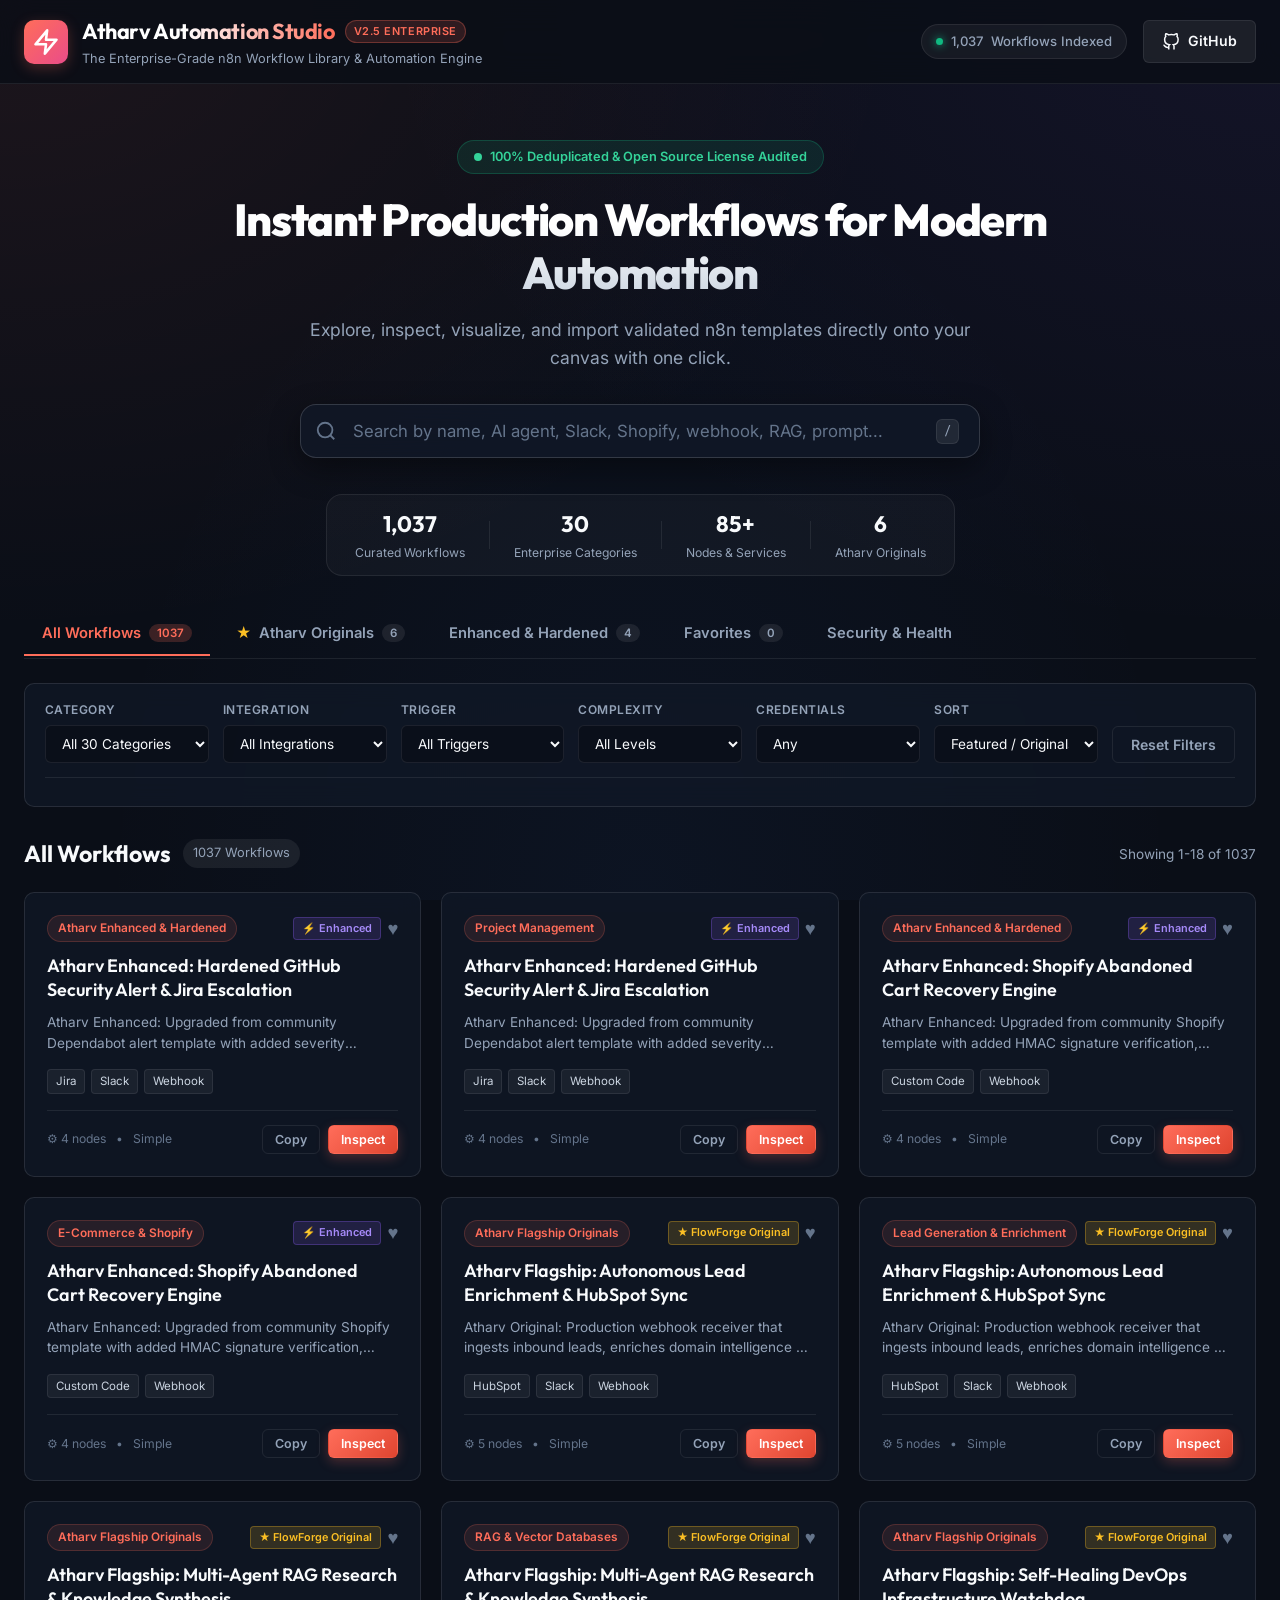
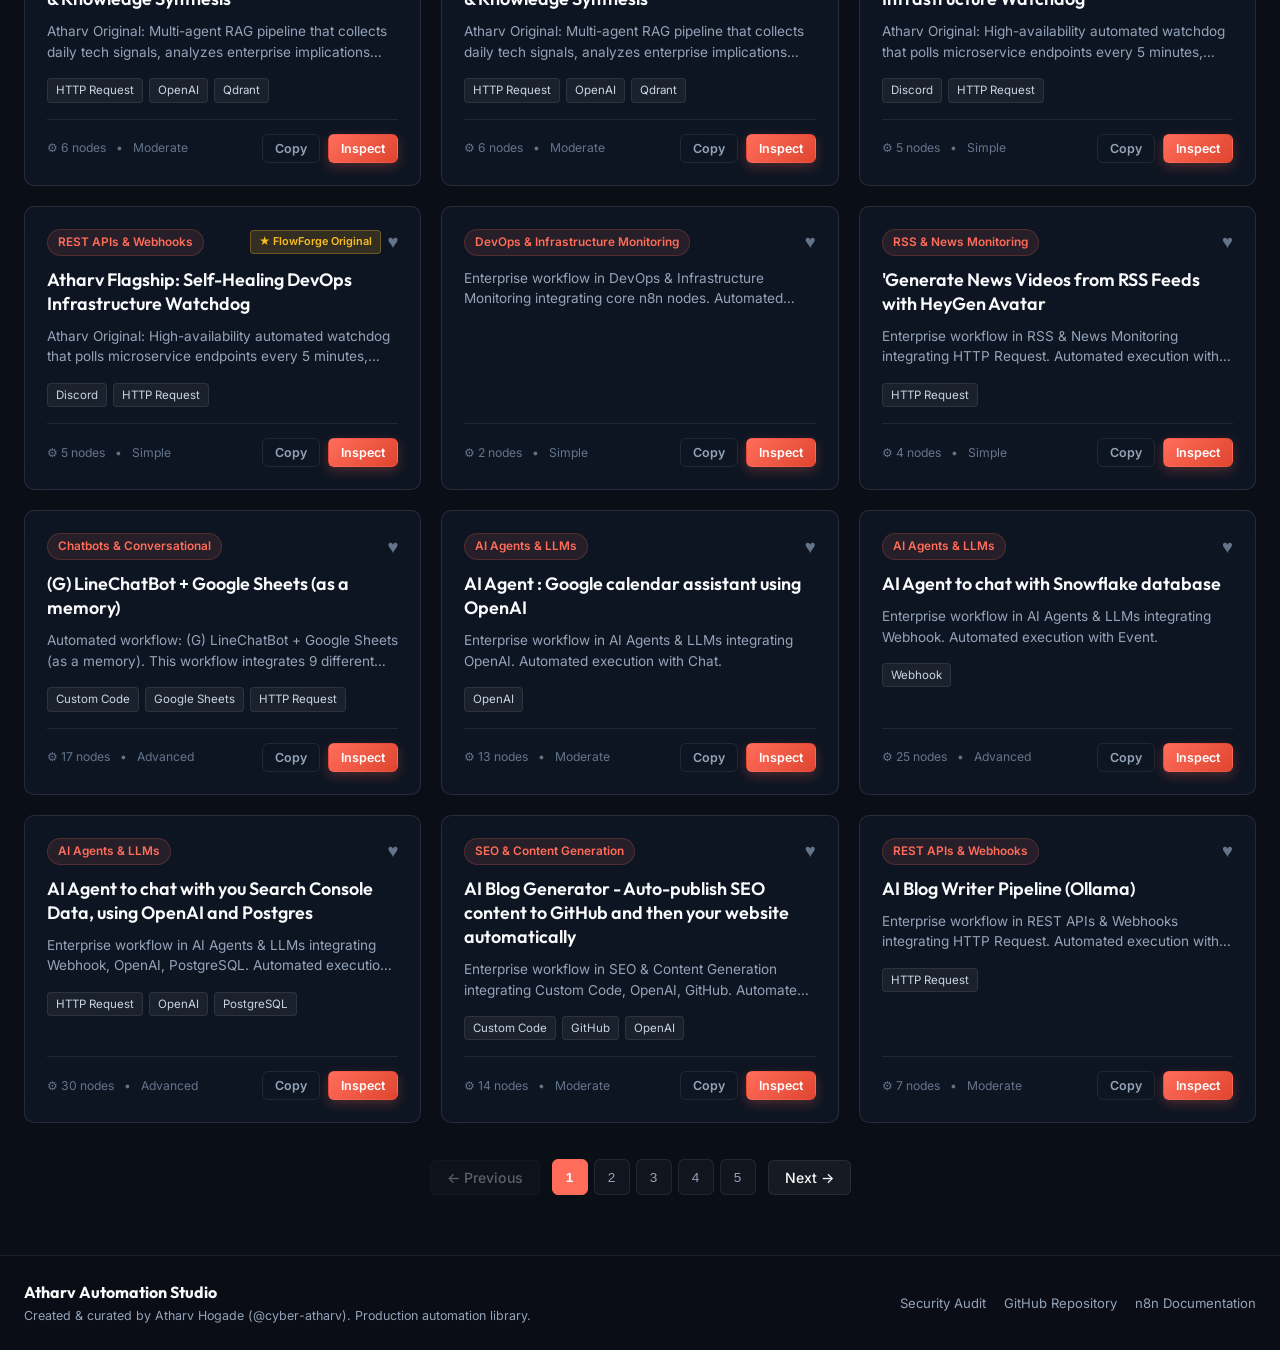
==== commit 89fce0bf: "update branding to Atharv and clean up docs" ====
--- a/web/index.html
+++ b/web/index.html
@@ -84,7 +84,7 @@
         <div class="metric-divider"></div>
         <div class="metric-item">
           <span class="metric-number" id="metricOriginals">5</span>
-          <span class="metric-label">FlowForge Originals</span>
+          <span class="metric-label">Atharv Originals</span>
         </div>
       </div>
     </div>
@@ -102,7 +102,7 @@
         </button>
         <button class="nav-tab" data-tab="originals" id="tabOriginals">
           <span class="tab-star">★</span>
-          <span>FlowForge Originals</span>
+          <span>Atharv Originals</span>
           <span class="tab-count" id="countOriginals">0</span>
         </button>
         <button class="nav-tab" data-tab="modified" id="tabModified">
@@ -113,9 +113,6 @@
           <span>Favorites</span>
           <span class="tab-count" id="countFavorites">0</span>
         </button>
-        <button class="nav-tab" data-tab="license-audit" id="tabLicenseAudit">
-          <span>License Audit</span>
-        </button>
         <button class="nav-tab" data-tab="security-audit" id="tabSecurityAudit">
           <span>Security & Health</span>
         </button>
@@ -225,37 +222,7 @@
       </div>
     </section>
 
-    <!-- License Audit Tab View (Hidden by default) -->
-    <section class="audit-view" id="licenseAuditView" style="display: none;">
-      <div class="view-header">
-        <div>
-          <h3 class="view-title">Open Source License Compliance Matrix</h3>
-          <p class="view-subtitle">Full transparency and provenance verification for all source repositories and workflows.</p>
-        </div>
-      </div>
-      <div class="table-card">
-        <div class="table-responsive">
-          <table class="data-table" id="licenseTable">
-            <thead>
-              <tr>
-                <th>Repository</th>
-                <th>Detected License</th>
-                <th>Workflows</th>
-                <th>Commercial Use</th>
-                <th>Attribution Required</th>
-                <th>Share-Alike</th>
-                <th>Compliance Status</th>
-              </tr>
-            </thead>
-            <tbody id="licenseTableBody">
-              <!-- Dynamically populated -->
-            </tbody>
-          </table>
-        </div>
-      </div>
-    </section>
-
-    <!-- Security & Health Tab View (Hidden by default) -->
+      <!-- Security & Health Tab View (Hidden by default) -->
     <section class="audit-view" id="securityAuditView" style="display: none;">
       <div class="view-header">
         <div>
@@ -436,12 +403,12 @@
   <footer class="app-footer">
     <div class="footer-container">
       <div class="footer-brand">
-        <span class="footer-title" id="footerBrandName">FlowForge Studio</span>
-        <span class="footer-text">Production Automation Library. Preserving open source attribution and licensing integrity.</span>
+        <span class="footer-title" id="footerBrandName">Atharv Automation Studio</span>
+        <span class="footer-text">Created & curated by Atharv Hogade (@cyber-atharv). Production automation library.</span>
       </div>
       <div class="footer-links">
-        <a href="#tabLicenseAudit" onclick="switchMainTab('license-audit')">License Matrix</a>
         <a href="#tabSecurityAudit" onclick="switchMainTab('security-audit')">Security Audit</a>
+        <a href="https://github.com/cyber-atharv/n8n-workflow-library" target="_blank" rel="noopener">GitHub Repository</a>
         <a href="https://n8n.io" target="_blank" rel="noopener">n8n Documentation</a>
       </div>
     </div>
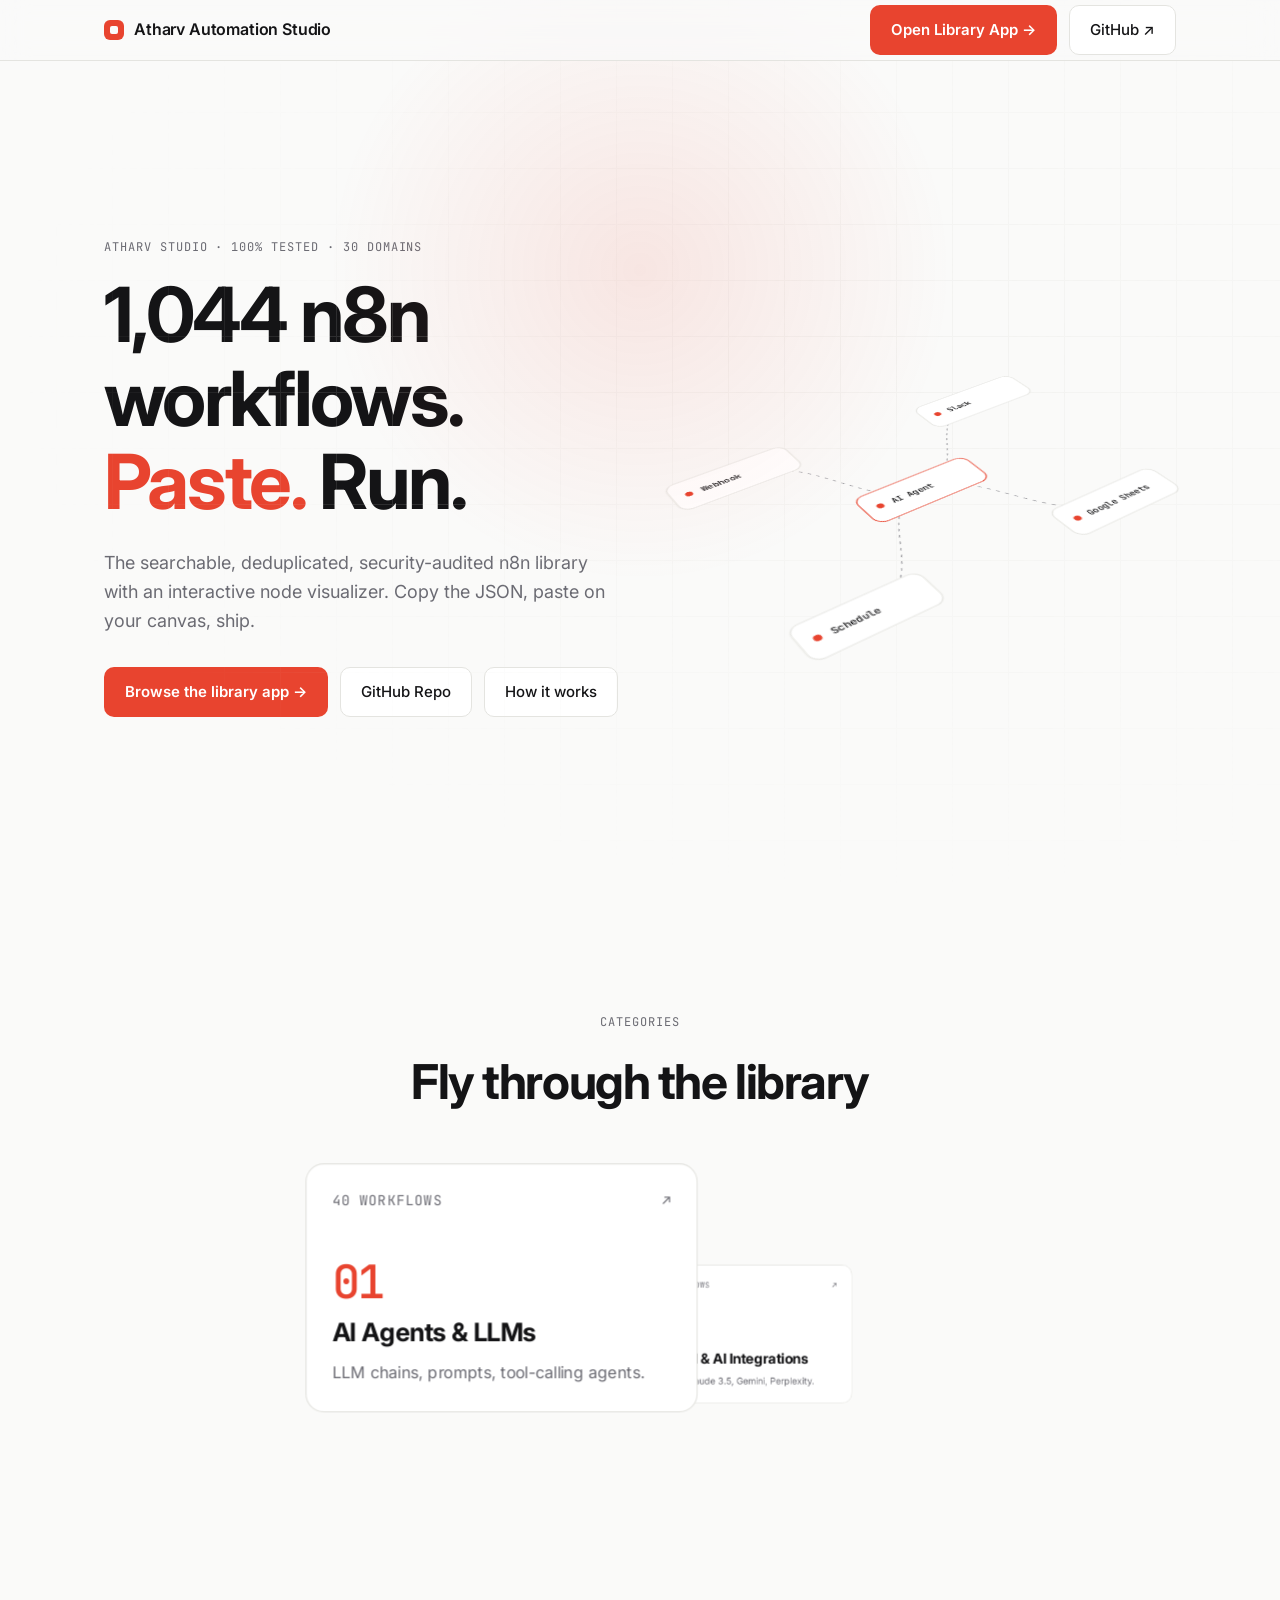
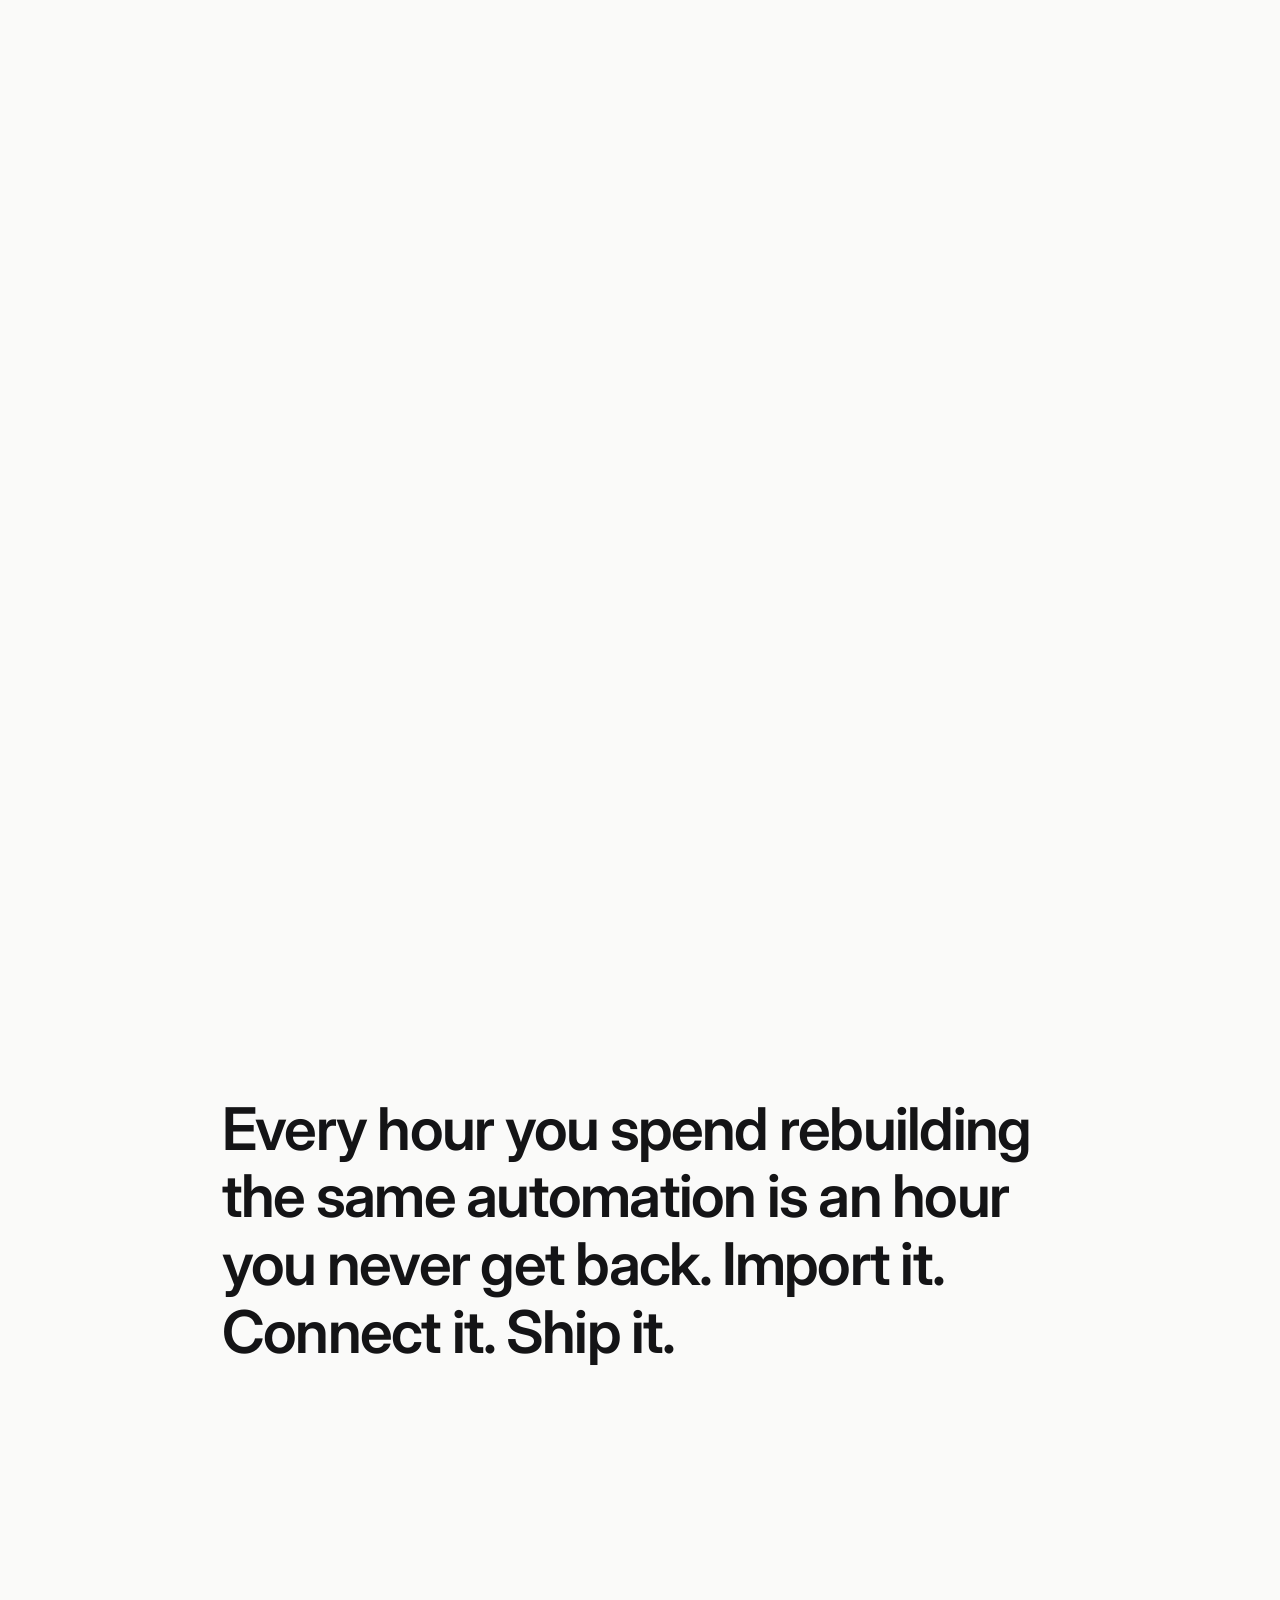
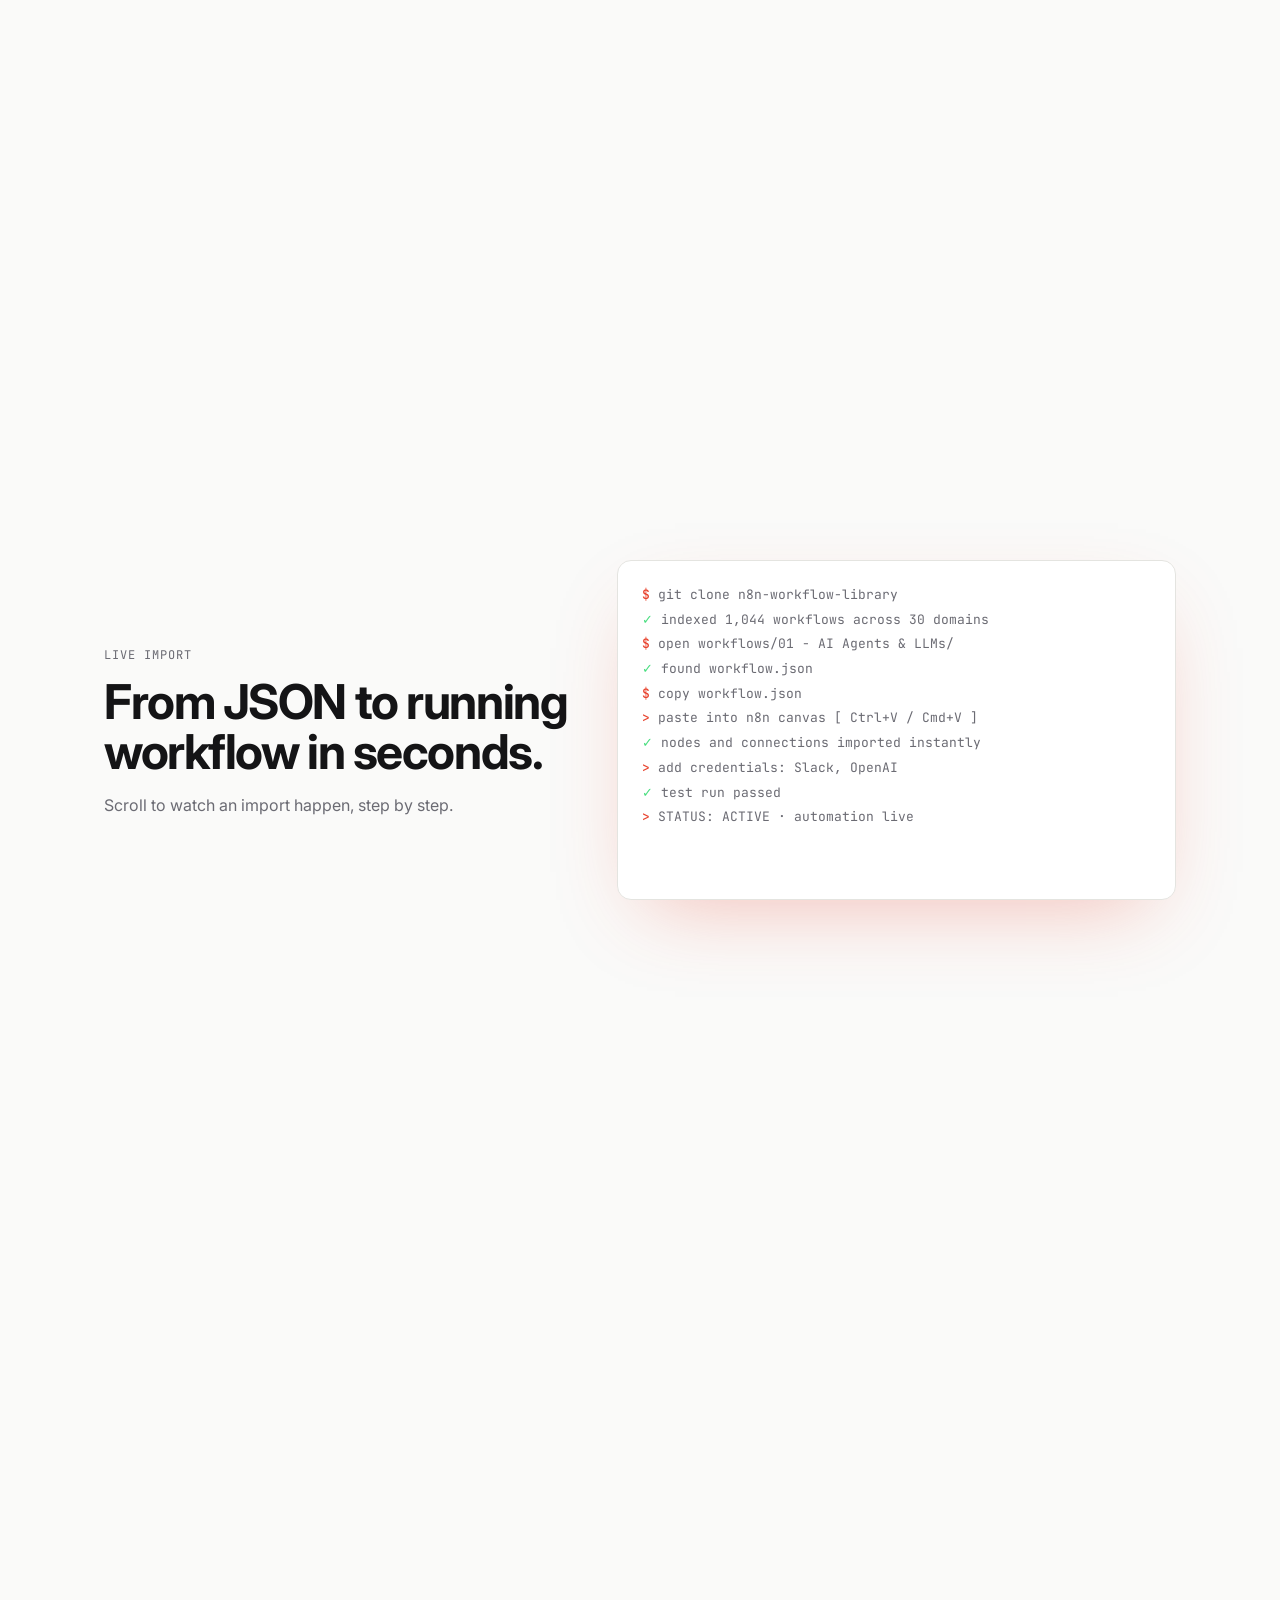
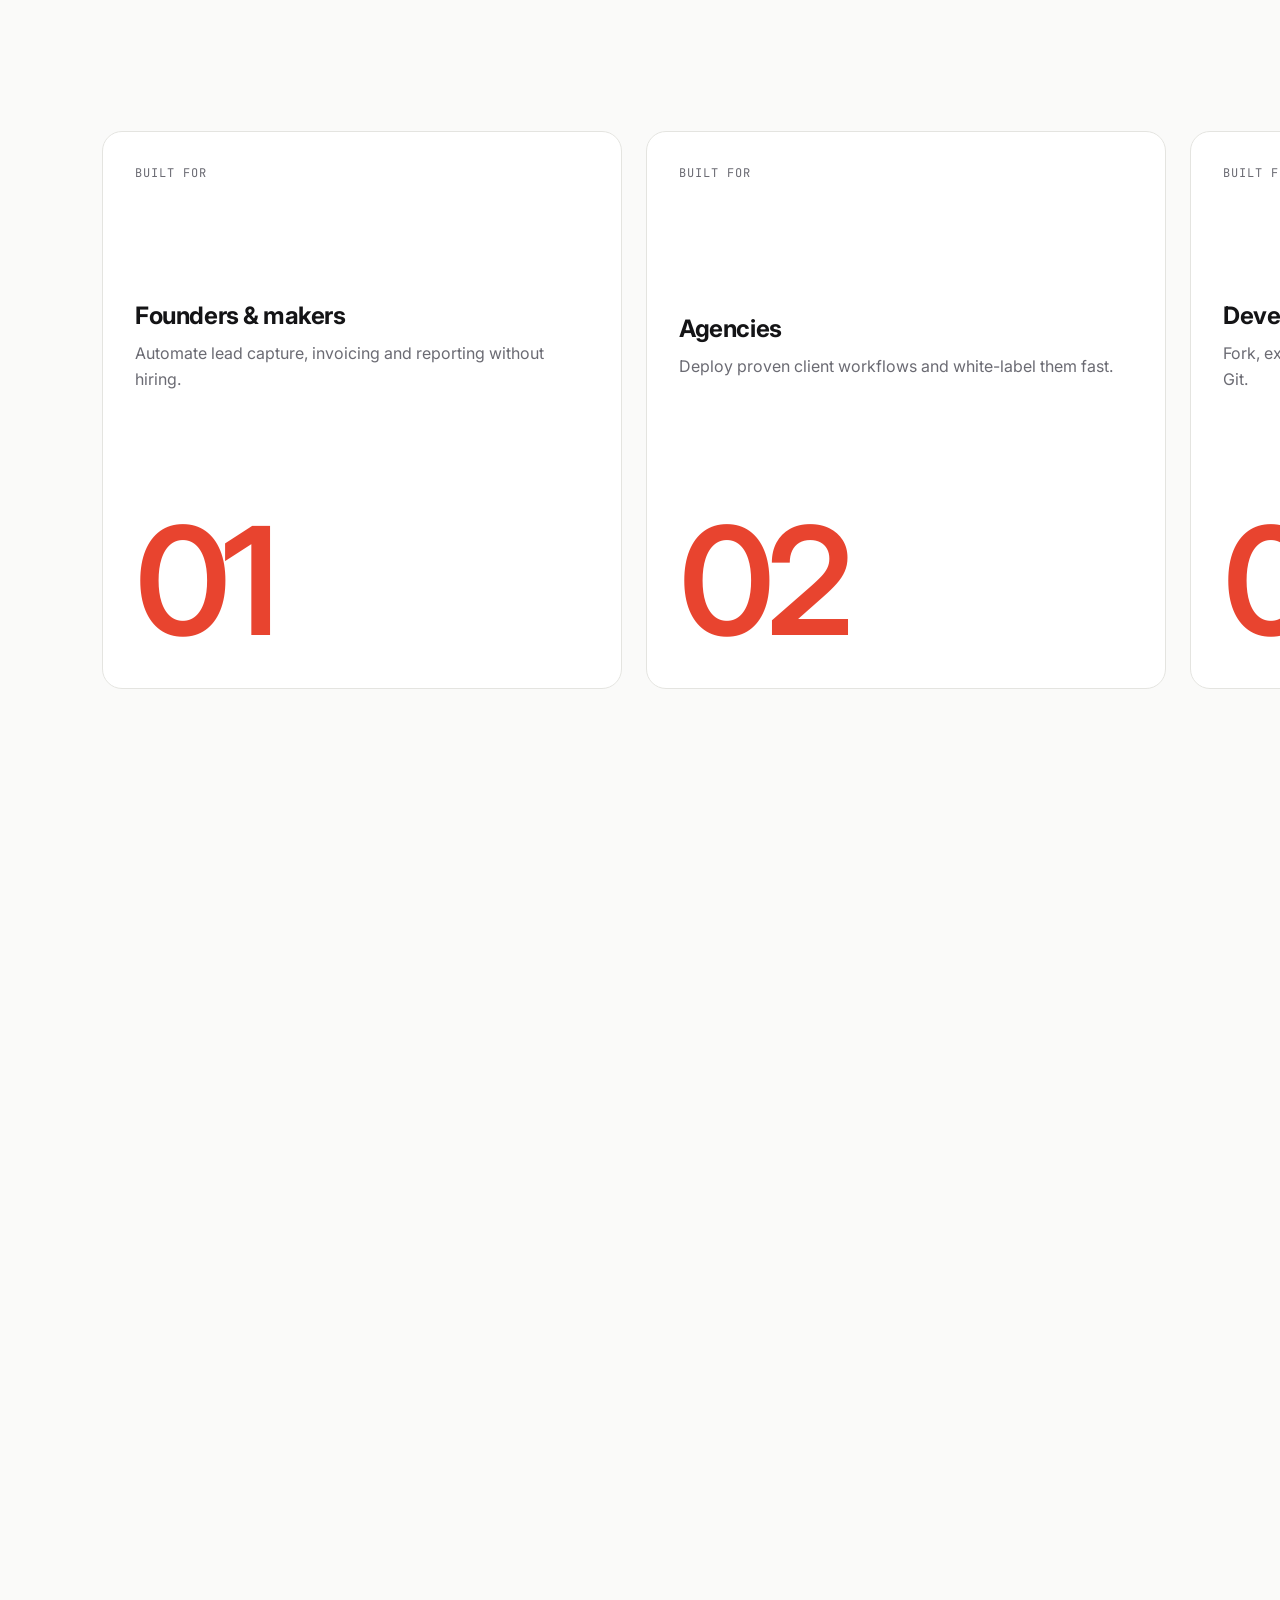
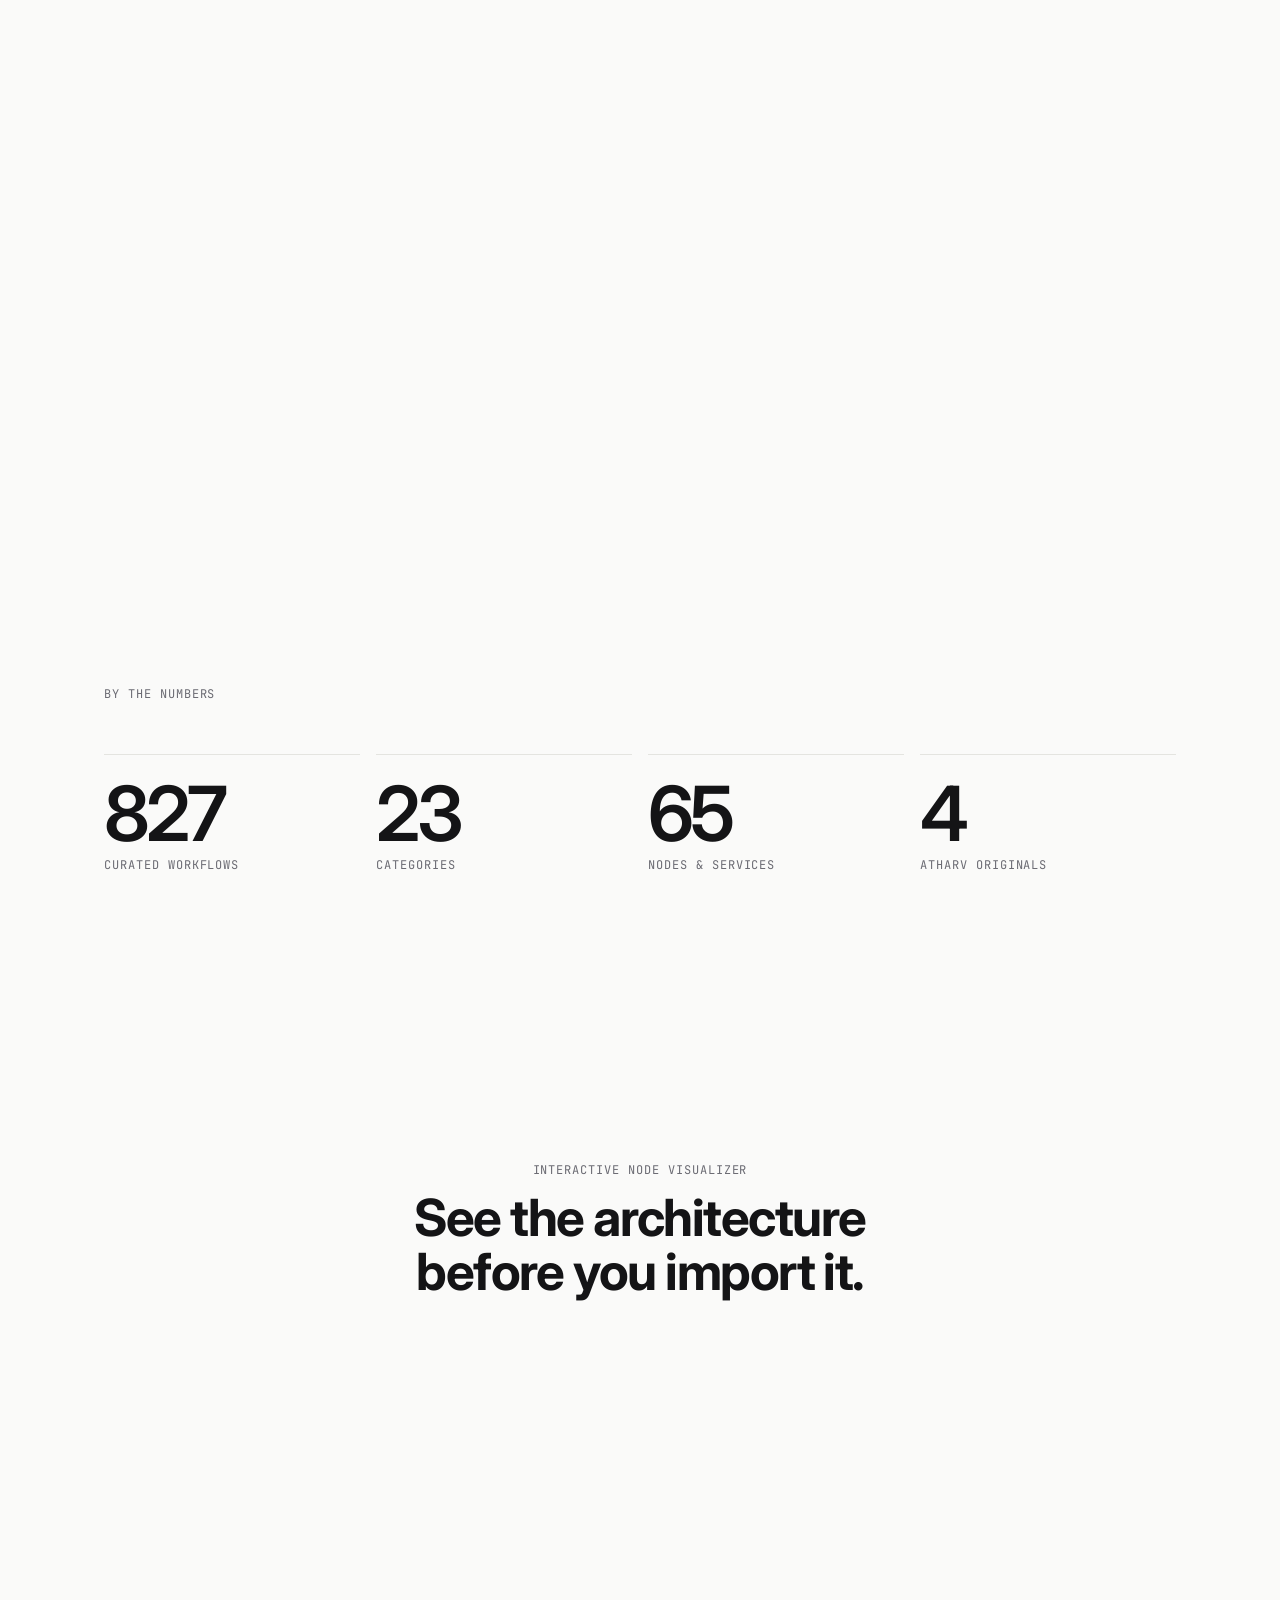
==== commit b38d51b1: "update landing page and add browse view" ====
--- a/web/index.html
+++ b/web/index.html
@@ -1,420 +1,459 @@
 <!DOCTYPE html>
 <html lang="en">
 <head>
-  <meta charset="UTF-8">
-  <meta name="viewport" content="width=device-width, initial-scale=1.0">
-  <title>FlowForge Studio | Enterprise n8n Workflow Library</title>
-  <meta name="description" content="Searchable, verified, and license-audited library of 1,000+ enterprise n8n automation workflows across 30 categories with interactive node visualizer.">
-  
-  <!-- Modern Typography -->
-  <link rel="preconnect" href="https://fonts.googleapis.com">
-  <link rel="preconnect" href="https://fonts.gstatic.com" crossorigin>
-  <link href="https://fonts.googleapis.com/css2?family=Outfit:wght@400;500;600;700;800&family=Inter:wght@300;400;500;600;700&family=JetBrains+Mono:wght@400;500&display=swap" rel="stylesheet">
-  
-  <link rel="stylesheet" href="css/style.css">
+<meta charset="utf-8">
+<meta name="viewport" content="width=device-width, initial-scale=1, viewport-fit=cover">
+<title>Atharv Automation Studio — n8n Workflow Library</title>
+<meta name="description" content="Searchable, verified library of 1,044+ enterprise n8n automation workflows across 30 categories with interactive node visualizer.">
+<link rel="preconnect" href="https://fonts.googleapis.com">
+<link href="https://fonts.googleapis.com/css2?family=Inter:wght@400;500;600;700&family=JetBrains+Mono:wght@400;500&display=swap" rel="stylesheet">
+<style>
+:root{
+  --bg:#0a0a0b;--surface:#121214;--line:#232327;--text:#f4f4f5;--muted:#8d8d96;--accent:#ff6d5a;--accent-ink:#1a0805;
+  --ease:cubic-bezier(.23,1,.32,1);
+  --sans:Inter,system-ui,-apple-system,"Segoe UI",sans-serif;--mono:"JetBrains Mono",ui-monospace,Menlo,monospace;
+  box-sizing:border-box;padding-top:env(safe-area-inset-top,0px);padding-bottom:env(safe-area-inset-bottom,0px);
+}
+@media (prefers-color-scheme:light){:root:not([data-theme="dark"]){--bg:#fafaf9;--surface:#fff;--line:#e4e4e0;--text:#141416;--muted:#6b6b73;--accent:#e8442f;--accent-ink:#fff}}
+:root[data-theme="light"]{--bg:#fafaf9;--surface:#fff;--line:#e4e4e0;--text:#141416;--muted:#6b6b73;--accent:#e8442f;--accent-ink:#fff}
+:root[data-theme="dark"]{--bg:#0a0a0b;--surface:#121214;--line:#232327;--text:#f4f4f5;--muted:#8d8d96;--accent:#ff6d5a;--accent-ink:#1a0805}
+html{scroll-padding-top:env(safe-area-inset-top,0px);color-scheme:dark light}
+*{box-sizing:border-box;margin:0}
+body{background:var(--bg);color:var(--text);font:400 16px/1.6 var(--sans);-webkit-font-smoothing:antialiased;overflow-x:hidden}
+a{color:inherit;text-decoration:none}
+.wrap{max-width:1120px;margin:0 auto;padding:0 24px}
+.mono{font-family:var(--mono);font-size:12px;letter-spacing:.08em;text-transform:uppercase;color:var(--muted)}
+nav{position:fixed;inset:0 0 auto;z-index:20;padding-top:env(safe-area-inset-top,0px);backdrop-filter:blur(14px);background:color-mix(in srgb,var(--bg) 70%,transparent);border-bottom:1px solid var(--line)}
+nav .wrap{display:flex;align-items:center;justify-content:space-between;height:60px}
+.nav-actions{display:flex;align-items:center;gap:12px}
+.logo{display:flex;gap:10px;align-items:center;font-weight:600;letter-spacing:-.01em}
+.logo i{width:20px;height:20px;border-radius:6px;background:var(--accent);display:block;position:relative}
+.logo i::after{content:"";position:absolute;inset:6px;border-radius:2px;background:var(--bg)}
+.btn{display:inline-flex;align-items:center;gap:8px;padding:12px 20px;border-radius:10px;font-weight:500;font-size:15px;border:1px solid var(--line);background:var(--surface);transition:transform .16s var(--ease),background .2s,border-color .2s}
+.btn:hover{border-color:var(--muted)}
+.btn:active{transform:scale(.97)}
+.btn.pri{background:var(--accent);color:var(--accent-ink);border-color:transparent;font-weight:600}
+.btn.pri:hover{background:color-mix(in srgb,var(--accent) 88%,white)}
+.btn:focus-visible{outline:2px solid var(--accent);outline-offset:3px}
+
+/* HERO */
+.hero{min-height:100vh;display:grid;align-items:center;padding:110px 0 60px;position:relative;overflow:hidden}
+.hero .wrap{display:grid;grid-template-columns:1.05fr 1fr;gap:40px;align-items:center}
+h1{font-size:clamp(40px,6vw,76px);line-height:1.02;letter-spacing:-.035em;font-weight:700;margin:18px 0 22px;text-wrap:balance}
+h1 em{font-style:normal;color:var(--accent)}
+.lede{color:var(--muted);font-size:18px;max-width:46ch;margin-bottom:32px}
+.ctas{display:flex;gap:12px;flex-wrap:wrap}
+.stage3d{perspective:1100px;height:480px;display:grid;place-items:center}
+.graph{width:min(100%,520px);aspect-ratio:1;transform-style:preserve-3d;will-change:transform;transition:transform .5s var(--ease)}
+.graph svg{width:100%;height:100%;overflow:visible}
+.node rect{fill:var(--surface);stroke:var(--line);stroke-width:1.2}
+.node text{fill:var(--text);font:500 11px var(--mono)}
+.node .dot{fill:var(--accent)}
+.edge{fill:none;stroke:var(--muted);stroke-width:1.2;stroke-dasharray:4 6;opacity:.6;animation:flow 1.6s linear infinite}
+@keyframes flow{to{stroke-dashoffset:-20}}
+.grid-bg{position:absolute;inset:0;background-image:linear-gradient(var(--line) 1px,transparent 1px),linear-gradient(90deg,var(--line) 1px,transparent 1px);background-size:56px 56px;opacity:.35;mask-image:radial-gradient(ellipse at 70% 40%,#000 0,transparent 70%);-webkit-mask-image:radial-gradient(ellipse at 70% 40%,#000 0,transparent 70%)}
+
+/* TUNNEL */
+.tunnel{height:520vh;position:relative}
+.sticky{position:sticky;top:0;height:100vh;overflow:hidden;perspective:900px;perspective-origin:50% 45%}
+.sticky .head{position:absolute;top:12vh;left:0;right:0;text-align:center;z-index:5;pointer-events:none}
+.sticky h2{font-size:clamp(28px,4vw,48px);letter-spacing:-.03em;margin-top:10px}
+.world{position:absolute;inset:0;transform-style:preserve-3d;will-change:transform}
+.card{position:absolute;left:50%;top:50%;width:min(340px,78vw);padding:22px;border-radius:16px;background:var(--surface);border:1px solid var(--line);transform-style:preserve-3d;transition:border-color .2s;will-change:opacity}
+.card:hover{border-color:var(--accent)}
+.card .tag{display:flex;justify-content:space-between;margin-bottom:34px}
+.card h3{font-size:22px;letter-spacing:-.02em;margin-bottom:6px}
+.card p{color:var(--muted);font-size:14px}
+.card .n{font:500 40px var(--mono);color:var(--accent);letter-spacing:-.04em}
+.progress{position:absolute;bottom:6vh;left:50%;width:160px;height:2px;background:var(--line);transform:translateX(-50%);z-index:5}
+.progress b{display:block;height:100%;width:0;background:var(--accent)}
+
+/* STEPS */
+section.pad{padding:140px 0}
+.steps{display:grid;grid-template-columns:repeat(3,1fr);gap:16px;margin-top:56px}
+.step{padding:28px;border:1px solid var(--line);border-radius:16px;background:var(--surface);opacity:0;transform:translateY(24px) rotateX(8deg);transition:opacity .7s var(--ease),transform .7s var(--ease)}
+.step.in{opacity:1;transform:none}
+.step:nth-child(2){transition-delay:.08s}.step:nth-child(3){transition-delay:.16s}
+.step span{color:var(--accent);font:500 13px var(--mono)}
+.step h3{margin:44px 0 8px;font-size:20px;letter-spacing:-.02em}
+.step p{color:var(--muted);font-size:15px}
+pre{margin-top:28px;padding:20px;border-radius:12px;background:var(--surface);border:1px solid var(--line);font:400 13px/1.7 var(--mono);color:var(--muted);overflow-x:auto}
+pre b{color:var(--accent);font-weight:500}
+.cta{text-align:center;border-top:1px solid var(--line)}
+.cta h2{font-size:clamp(32px,5vw,60px);letter-spacing:-.035em;line-height:1.05;margin:14px auto 28px;max-width:16ch;text-wrap:balance}
+footer{padding:28px 0;border-top:1px solid var(--line);color:var(--muted);font-size:13px}
+footer .wrap{display:flex;justify-content:space-between;flex-wrap:wrap;gap:8px}
+@media(max-width:820px){.hero .wrap{grid-template-columns:1fr}.stage3d{height:340px}.steps{grid-template-columns:1fr}}
+@media(prefers-reduced-motion:reduce){*{animation:none!important;transition:none!important}.step{opacity:1;transform:none}}
+/* ADDED: loader, progress, scrub, terminal, h-scroll, marquee */
+#loader{position:fixed;inset:0;z-index:100;background:var(--bg);display:grid;place-items:center;transition:opacity .6s var(--ease),visibility .6s}
+#loader.done{opacity:0;visibility:hidden}
+#loader pre{background:none;border:0;color:var(--muted);min-height:130px}
+#loader pre b{color:var(--accent)}
+#topbar{position:fixed;top:0;left:0;height:2px;width:0;background:var(--accent);z-index:30}
+.w{display:inline-block;overflow:hidden;vertical-align:top;padding-bottom:.08em}
+.w>span{display:inline-block;transform:translateY(110%);transition:transform .9s var(--ease)}
+.go .w>span{transform:none}
+.pin{position:relative}
+.pin>.sticky2{position:sticky;top:0;height:100vh;display:grid;align-items:center;overflow:hidden}
+.scrub p{font-size:clamp(28px,4.6vw,60px);line-height:1.15;letter-spacing:-.03em;font-weight:600;max-width:22ch;margin:0 auto;text-align:left}
+.scrub .sw{opacity:.14;transition:opacity .25s linear}
+.scrub .sw.on{opacity:1}
+.term{border:1px solid var(--line);border-radius:14px;background:var(--surface);padding:22px 24px;font:400 13px/1.9 var(--mono);color:var(--muted);min-height:340px;box-shadow:0 30px 80px -30px color-mix(in srgb,var(--accent) 35%,transparent)}
+.term div{opacity:0;transform:translateX(-8px);transition:opacity .35s,transform .35s var(--ease)}
+.term div.on{opacity:1;transform:none}
+.term b{color:var(--accent);font-weight:500}
+.term .ok{color:#4ade80}
+.two{display:grid;grid-template-columns:1fr 1.2fr;gap:48px;align-items:center}
+.two h2{font-size:clamp(28px,4vw,48px);letter-spacing:-.03em;margin-top:10px;line-height:1.05}
+.two p{color:var(--muted);margin-top:16px;max-width:38ch}
+.htrack{display:flex;gap:24px;padding:0 8vw;will-change:transform}
+.panel{flex:0 0 min(70vw,520px);height:62vh;border:1px solid var(--line);border-radius:20px;background:var(--surface);padding:32px;display:flex;flex-direction:column;justify-content:space-between}
+.panel .big{font:600 clamp(72px,12vw,150px)/1 var(--sans);letter-spacing:-.06em;color:var(--accent)}
+.panel h3{font-size:24px;letter-spacing:-.02em;margin-bottom:6px}
+.panel p{color:var(--muted)}
+.stats{display:grid;grid-template-columns:repeat(4,1fr);gap:16px;margin-top:48px}@media(max-width:900px){.stats{grid-template-columns:1fr 1fr}}
+.stat{border-top:1px solid var(--line);padding-top:20px}
+.stat b{display:block;font:600 clamp(40px,6vw,76px)/1 var(--sans);letter-spacing:-.05em}
+.marq{overflow:hidden;border-block:1px solid var(--line);padding:18px 0;mask-image:linear-gradient(90deg,transparent,#000 10%,#000 90%,transparent);-webkit-mask-image:linear-gradient(90deg,transparent,#000 10%,#000 90%,transparent)}
+.marq div{display:flex;gap:48px;width:max-content;animation:mq 30s linear infinite;font:500 14px var(--mono);color:var(--muted);text-transform:uppercase;letter-spacing:.1em}
+.marq span::before{content:"◆";color:var(--accent);margin-right:48px}
+@keyframes mq{to{transform:translateX(-50%)}}
+.bh{font-size:clamp(28px,4vw,52px);letter-spacing:-.03em;line-height:1.05;margin:10px auto 28px;max-width:20ch;text-wrap:balance}
+.gstage{perspective:1200px;margin:10px auto}.gstage svg{width:100%;max-width:900px;transform-style:preserve-3d;will-change:transform;overflow:visible}
+.ed{fill:none;stroke:var(--accent);stroke-width:2;stroke-dasharray:1;stroke-dashoffset:1}
+.gn{opacity:0;transition:opacity .4s}.gn.on{opacity:1}.gn rect{fill:var(--surface);stroke:var(--line)}.gn.on rect{stroke:var(--accent)}.gn text{fill:var(--text);font:500 12px var(--mono)}
+.bento{display:grid;grid-template-columns:repeat(3,1fr);gap:16px;margin-top:40px;text-align:left}
+.bc{border:1px solid var(--line);border-radius:18px;background:var(--surface);padding:28px;min-height:210px;display:flex;flex-direction:column;justify-content:flex-end;gap:8px}
+.bc.big{grid-column:span 2}.bc h3{font-size:22px;letter-spacing:-.02em}.bc p,.stat p{color:var(--muted);font-size:14px;margin-top:6px}
+kbd{font:500 12px var(--mono);border:1px solid var(--line);border-radius:5px;padding:1px 6px}
+.stats.sec .stat{border:1px solid var(--line);border-radius:16px;background:var(--surface);padding:24px}
+[data-r]{opacity:0;transform:translateY(36px) scale(.96);transition:opacity .8s var(--ease),transform .8s var(--ease)}
+[data-r].in{opacity:1;transform:none}[data-tilt].in{transition:opacity .8s var(--ease),transform .25s var(--ease)}
+.glow{position:fixed;inset:0;pointer-events:none;z-index:1;background:radial-gradient(520px circle at var(--mx,50%) var(--my,30%),color-mix(in srgb,var(--accent) 11%,transparent),transparent 60%)}
+@media(max-width:820px){.bento{grid-template-columns:1fr}.bc.big{grid-column:auto}}
+@media(prefers-reduced-motion:reduce){[data-r]{opacity:1;transform:none}}
+@media(max-width:820px){.two{grid-template-columns:1fr}.stats{grid-template-columns:1fr}}
+</style>
 </head>
-<body class="theme-dark">
-
-  <!-- Header / Navigation -->
-  <header class="app-header" id="appHeader">
-    <div class="header-container">
-      <div class="brand-group">
-        <div class="brand-logo" id="brandLogo">
-          <svg viewBox="0 0 24 24" width="28" height="28" fill="none" stroke="currentColor" stroke-width="2.2" stroke-linecap="round" stroke-linejoin="round">
-            <polygon points="13 2 3 14 12 14 11 22 21 10 12 10 13 2"></polygon>
-          </svg>
-        </div>
-        <div class="brand-text">
-          <div class="brand-title-row">
-            <h1 class="brand-name" id="brandName">FlowForge Studio</h1>
-            <span class="badge badge-accent">v2.5 Enterprise</span>
-          </div>
-          <p class="brand-tagline" id="brandTagline">The Enterprise-Grade n8n Workflow Library & Automation Engine</p>
-        </div>
-      </div>
-
-      <div class="header-actions">
-        <div class="header-stat-pill">
-          <span class="stat-dot"></span>
-          <span id="headerTotalCount">1,032</span> Workflows Indexed
-        </div>
-        <a href="https://github.com/flowforge-automations/flowforge-n8n-library" target="_blank" rel="noopener" class="btn btn-secondary" id="githubRepoLink">
-          <svg width="18" height="18" viewBox="0 0 24 24" fill="none" stroke="currentColor" stroke-width="2"><path d="M9 19c-5 1.5-5-2.5-7-3m14 6v-3.87a3.37 3.37 0 0 0-.94-2.61c3.14-.35 6.44-1.54 6.44-7A5.44 5.44 0 0 0 20 4.77 5.07 5.07 0 0 0 19.91 1S18.73.65 16 2.48a13.38 13.38 0 0 0-7 0C6.27.65 5.09 1 5.09 1A5.07 5.07 0 0 0 5 4.77a5.44 5.44 0 0 0-1.5 3.78c0 5.42 3.3 6.61 6.44 7A3.37 3.37 0 0 0 9 18.13V22"></path></svg>
-          <span>GitHub</span>
-        </a>
+<body>
+<div id="loader"><pre id="boot"></pre></div>
+<div id="topbar"></div>
+<nav><div class="wrap">
+  <a class="logo" href="#top"><i></i>Atharv Automation Studio</a>
+  <div class="nav-actions">
+    <a class="btn pri" href="browse.html">Open Library App →</a>
+    <a class="btn" id="navRepo" href="https://github.com/cyber-atharv/n8n-workflow-library" target="_blank" rel="noopener">GitHub ↗</a>
+  </div>
+</div></nav>
+
+<header class="hero" id="top">
+  <div class="grid-bg"></div>
+  <div class="wrap">
+    <div>
+      <span class="mono">Atharv Studio · 100% Tested · 30 Domains</span>
+      <h1>1,044 n8n workflows. <em>Paste.</em> Run.</h1>
+      <p class="lede" id="lede">The searchable, deduplicated, security-audited n8n library with an interactive node visualizer. Copy the JSON, paste on your canvas, ship.</p>
+      <div class="ctas">
+        <a class="btn pri" id="heroBrowse" href="browse.html">Browse the library app →</a>
+        <a class="btn" id="heroRepo" href="https://github.com/cyber-atharv/n8n-workflow-library" target="_blank" rel="noopener">GitHub Repo</a>
+        <a class="btn" href="#how">How it works</a>
       </div>
     </div>
-  </header>
-
-  <!-- Hero & Primary Search -->
-  <section class="hero-section" id="heroSection">
-    <div class="hero-container">
-      <div class="hero-badge">
-        <span class="pulse-icon"></span> 100% Deduplicated & Open Source License Audited
-      </div>
-      <h2 class="hero-headline">Instant Production Workflows for Modern Automation</h2>
-      <p class="hero-subtext">Explore, inspect, visualize, and import validated n8n templates directly onto your canvas with one click.</p>
-      
-      <!-- Search Input Container -->
-      <div class="search-box-wrapper">
-        <div class="search-input-box">
-          <svg class="search-icon" width="22" height="22" viewBox="0 0 24 24" fill="none" stroke="currentColor" stroke-width="2"><circle cx="11" cy="11" r="8"></circle><line x1="21" y1="21" x2="16.65" y2="16.65"></line></svg>
-          <input type="text" id="searchInput" placeholder="Search by name, AI agent, Slack, Shopify, webhook, RAG, prompt..." autocomplete="off">
-          <span class="search-shortcut-badge" title="Press / to focus">/</span>
-          <button class="clear-search-btn" id="clearSearchBtn" title="Clear search">✕</button>
-        </div>
-      </div>
-
-      <!-- Quick Metrics Bar -->
-      <div class="hero-metrics-bar">
-        <div class="metric-item">
-          <span class="metric-number" id="metricTotal">1,032</span>
-          <span class="metric-label">Curated Workflows</span>
-        </div>
-        <div class="metric-divider"></div>
-        <div class="metric-item">
-          <span class="metric-number">30</span>
-          <span class="metric-label">Enterprise Categories</span>
-        </div>
-        <div class="metric-divider"></div>
-        <div class="metric-item">
-          <span class="metric-number" id="metricIntegrations">85+</span>
-          <span class="metric-label">Nodes & Services</span>
-        </div>
-        <div class="metric-divider"></div>
-        <div class="metric-item">
-          <span class="metric-number" id="metricOriginals">5</span>
-          <span class="metric-label">Atharv Originals</span>
-        </div>
-      </div>
-    </div>
-  </section>
-
-  <!-- Main Content Layout -->
-  <main class="main-container">
-    
-    <!-- Navigation Tabs -->
-    <nav class="nav-tabs-wrapper" id="navTabs">
-      <div class="nav-tabs">
-        <button class="nav-tab active" data-tab="all" id="tabAll">
-          <span>All Workflows</span>
-          <span class="tab-count" id="countAll">0</span>
-        </button>
-        <button class="nav-tab" data-tab="originals" id="tabOriginals">
-          <span class="tab-star">★</span>
-          <span>Atharv Originals</span>
-          <span class="tab-count" id="countOriginals">0</span>
-        </button>
-        <button class="nav-tab" data-tab="modified" id="tabModified">
-          <span>Enhanced & Hardened</span>
-          <span class="tab-count" id="countModified">0</span>
-        </button>
-        <button class="nav-tab" data-tab="favorites" id="tabFavorites">
-          <span>Favorites</span>
-          <span class="tab-count" id="countFavorites">0</span>
-        </button>
-        <button class="nav-tab" data-tab="security-audit" id="tabSecurityAudit">
-          <span>Security & Health</span>
-        </button>
-      </div>
-    </nav>
-
-    <!-- Filter Control Drawer / Bar -->
-    <section class="filters-section" id="filtersSection">
-      <div class="filters-row">
-        <!-- Category Filter -->
-        <div class="filter-group">
-          <label for="categoryFilter" class="filter-label">Category</label>
-          <select id="categoryFilter" class="custom-select">
-            <option value="">All 30 Categories</option>
-          </select>
-        </div>
-
-        <!-- Integration Filter -->
-        <div class="filter-group">
-          <label for="integrationFilter" class="filter-label">Integration</label>
-          <select id="integrationFilter" class="custom-select">
-            <option value="">All Integrations</option>
-          </select>
-        </div>
-
-        <!-- Trigger Filter -->
-        <div class="filter-group">
-          <label for="triggerFilter" class="filter-label">Trigger</label>
-          <select id="triggerFilter" class="custom-select">
-            <option value="">All Triggers</option>
-          </select>
-        </div>
-
-        <!-- Complexity Filter -->
-        <div class="filter-group">
-          <label for="complexityFilter" class="filter-label">Complexity</label>
-          <select id="complexityFilter" class="custom-select">
-            <option value="">All Levels</option>
-            <option value="Simple">Simple (1-5 nodes)</option>
-            <option value="Moderate">Moderate (6-15 nodes)</option>
-            <option value="Advanced">Advanced (16+ nodes)</option>
-          </select>
-        </div>
-
-        <!-- Credentials Filter -->
-        <div class="filter-group">
-          <label for="credentialsFilter" class="filter-label">Credentials</label>
-          <select id="credentialsFilter" class="custom-select">
-            <option value="">Any</option>
-            <option value="no-creds">No Credentials Needed</option>
-            <option value="has-creds">Credentials Required</option>
-          </select>
-        </div>
-
-        <!-- Sort By -->
-        <div class="filter-group sort-group">
-          <label for="sortBy" class="filter-label">Sort</label>
-          <select id="sortBy" class="custom-select">
-            <option value="featured">Featured / Originals First</option>
-            <option value="name-asc">Title: A-Z</option>
-            <option value="name-desc">Title: Z-A</option>
-            <option value="nodes-desc">Nodes: High to Low</option>
-            <option value="nodes-asc">Nodes: Low to High</option>
-          </select>
-        </div>
-
-        <!-- Reset Filters Button -->
-        <div class="filter-group reset-group">
-          <button class="btn btn-outline" id="resetFiltersBtn" title="Reset all filters">Reset Filters</button>
-        </div>
-      </div>
-
-      <!-- Active Filter Tags Display -->
-      <div class="active-tags-container" id="activeTagsContainer"></div>
-    </section>
-
-    <!-- Workflow Catalog Grid View -->
-    <section class="catalog-view" id="catalogView">
-      <div class="view-header">
-        <div class="view-title-group">
-          <h3 class="view-title" id="currentViewTitle">All Workflows</h3>
-          <span class="results-badge" id="resultsCount">Loading...</span>
-        </div>
-        <div class="view-controls">
-          <span class="pagination-summary" id="paginationSummary">Showing 1-18</span>
-        </div>
-      </div>
-
-      <!-- Workflow Cards Grid -->
-      <div class="workflows-grid" id="workflowsGrid">
-        <!-- Rendered dynamically by app.js -->
-      </div>
-
-      <!-- Empty State -->
-      <div class="empty-state" id="emptyState" style="display: none;">
-        <div class="empty-icon">🔍</div>
-        <h4>No matching workflows found</h4>
-        <p>Try broadening your search term or resetting your category/integration filters.</p>
-        <button class="btn btn-primary" id="emptyResetBtn">Clear All Filters</button>
-      </div>
-
-      <!-- Pagination -->
-      <div class="pagination-bar" id="paginationBar">
-        <button class="btn btn-pagination" id="prevPageBtn" disabled>← Previous</button>
-        <div class="page-numbers" id="pageNumbers"></div>
-        <button class="btn btn-pagination" id="nextPageBtn">Next →</button>
-      </div>
-    </section>
-
-      <!-- Security & Health Tab View (Hidden by default) -->
-    <section class="audit-view" id="securityAuditView" style="display: none;">
-      <div class="view-header">
-        <div>
-          <h3 class="view-title">Automated Security & Integrity Audit</h3>
-          <p class="view-subtitle">Multi-point static analysis: shell execution checks, secret masking, and community node dependencies.</p>
-        </div>
-      </div>
-      <div class="security-grid">
-        <div class="sec-stat-card safe-card">
-          <div class="sec-stat-icon">🛡️</div>
-          <div class="sec-stat-number" id="secSafeCount">747</div>
-          <div class="sec-stat-label">Structurally Plausible & Safe</div>
-          <p class="sec-stat-desc">Zero execution vulnerabilities. Ready for instant canvas deployment.</p>
-        </div>
-        <div class="sec-stat-card review-card">
-          <div class="sec-stat-icon">⚠️</div>
-          <div class="sec-stat-number" id="secReviewCount">297</div>
-          <div class="sec-stat-label">Manual Review Recommended</div>
-          <p class="sec-stat-desc">Workflows requiring configured credentials, external HTTP endpoints, or specialized nodes.</p>
-        </div>
-        <div class="sec-stat-card clean-card">
-          <div class="sec-stat-icon">🔒</div>
-          <div class="sec-stat-number">100%</div>
-          <div class="sec-stat-label">Secrets Redacted</div>
-          <p class="sec-stat-desc">All API keys, tokens, and credentials masked in logs and manifests.</p>
-        </div>
-        <div class="sec-stat-card dedup-card">
-          <div class="sec-stat-icon">✨</div>
-          <div class="sec-stat-number">0</div>
-          <div class="sec-stat-label">Duplicate Workflows</div>
-          <p class="sec-stat-desc">Rigorous SHA-256 and AST structural deduplication applied.</p>
-        </div>
-      </div>
-    </section>
-
-  </main>
-
-  <!-- Workflow Detail Modal with Interactive Visualizer -->
-  <div class="modal-backdrop" id="workflowModal" style="display: none;">
-    <div class="modal-container">
-      <div class="modal-header">
-        <div class="modal-header-left">
-          <div class="modal-category-pill" id="modalCategory">Category</div>
-          <h3 class="modal-title" id="modalTitle">Workflow Title</h3>
-          <div class="modal-meta-row" id="modalMetaRow">
-            <span class="meta-tag" id="modalOrigin">FlowForge Original</span>
-            <span class="meta-tag" id="modalNodesCount">6 nodes</span>
-            <span class="meta-tag" id="modalLicense">MIT</span>
-            <span class="meta-tag" id="modalAuthor">Author</span>
-          </div>
-        </div>
-        <div class="modal-header-actions">
-          <button class="btn btn-primary" id="modalCopyBtn" title="Copy workflow JSON to clipboard">
-            <svg width="16" height="16" viewBox="0 0 24 24" fill="none" stroke="currentColor" stroke-width="2"><rect x="9" y="9" width="13" height="13" rx="2" ry="2"></rect><path d="M5 15H4a2 2 0 0 1-2-2V4a2 2 0 0 1 2-2h9a2 2 0 0 1 2 2v1"></path></svg>
-            <span>Copy Workflow (Ctrl+V)</span>
-          </button>
-          <button class="btn btn-secondary" id="modalDownloadBtn" title="Download .json file">
-            <svg width="16" height="16" viewBox="0 0 24 24" fill="none" stroke="currentColor" stroke-width="2"><path d="M21 15v4a2 2 0 0 1-2 2H5a2 2 0 0 1-2-2v-4"></path><polyline points="7 10 12 15 17 10"></polyline><line x1="12" y1="15" x2="12" y2="3"></line></svg>
-            <span>Download</span>
-          </button>
-          <button class="modal-close-btn" id="modalCloseBtn" title="Close modal">✕</button>
-        </div>
-      </div>
-
-      <!-- Modal Tabs -->
-      <div class="modal-tabs">
-        <button class="modal-tab active" data-m-tab="visualizer" id="mTabVisualizer">Interactive Node Graph</button>
-        <button class="modal-tab" data-m-tab="breakdown" id="mTabBreakdown">Nodes & Config</button>
-        <button class="modal-tab" data-m-tab="json" id="mTabJson">Workflow JSON</button>
-        <button class="modal-tab" data-m-tab="instructions" id="mTabInstructions">10s Import Guide</button>
-        <button class="modal-tab" data-m-tab="similar" id="mTabSimilar">Similar Workflows</button>
-      </div>
-
-      <!-- Modal Body -->
-      <div class="modal-body">
-        
-        <!-- Tab 1: Interactive Node Flow Visualizer -->
-        <div class="modal-tab-content active" id="contentVisualizer">
-          <div class="visualizer-container">
-            <div class="visualizer-toolbar">
-              <span class="viz-hint">💡 Visual Architecture Map</span>
-              <div class="viz-actions">
-                <button class="btn btn-sm btn-outline" id="vizZoomInBtn">Zoom +</button>
-                <button class="btn btn-sm btn-outline" id="vizZoomOutBtn">Zoom -</button>
-                <button class="btn btn-sm btn-outline" id="vizResetBtn">Fit</button>
-              </div>
-            </div>
-            <div class="canvas-viewport" id="canvasViewport">
-              <svg id="nodeGraphSvg" class="node-graph-svg" width="100%" height="450"></svg>
-            </div>
-          </div>
-        </div>
-
-        <!-- Tab 2: Nodes & Config Breakdown -->
-        <div class="modal-tab-content" id="contentBreakdown">
-          <div class="breakdown-container">
-            <div class="breakdown-desc-box">
-              <h4>Description & Architecture</h4>
-              <p id="modalDescription">Workflow description goes here.</p>
-            </div>
-            <div class="breakdown-grid">
-              <div class="breakdown-card">
-                <h5>Integrations Used</h5>
-                <div class="pills-list" id="modalIntegrationsList"></div>
-              </div>
-              <div class="breakdown-card">
-                <h5>Execution Triggers</h5>
-                <div class="pills-list" id="modalTriggersList"></div>
-              </div>
-              <div class="breakdown-card">
-                <h5>Credentials Required</h5>
-                <div class="pills-list" id="modalCredentialsList"></div>
-              </div>
-            </div>
-            <div class="nodes-list-box">
-              <h5>Node Sequence</h5>
-              <div class="nodes-table" id="modalNodesTable"></div>
-            </div>
-          </div>
-        </div>
-
-        <!-- Tab 3: Raw Workflow JSON -->
-        <div class="modal-tab-content" id="contentJson">
-          <div class="json-viewer-wrapper">
-            <pre><code id="modalJsonCode" class="json-code">Loading workflow JSON...</code></pre>
-          </div>
-        </div>
-
-        <!-- Tab 4: 10-Second Import Guide -->
-        <div class="modal-tab-content" id="contentInstructions">
-          <div class="import-guide-container">
-            <div class="guide-step">
-              <div class="step-num">1</div>
-              <div class="step-content">
-                <h4>Copy the Workflow JSON</h4>
-                <p>Click the <strong>Copy Workflow (Ctrl+V)</strong> button in the top right of this modal. The valid n8n workflow definition is copied directly to your clipboard.</p>
-              </div>
-            </div>
-            <div class="guide-step">
-              <div class="step-num">2</div>
-              <div class="step-content">
-                <h4>Open Your n8n Canvas</h4>
-                <p>Navigate to your self-hosted or n8n Cloud instance. Create a new workflow or open an existing canvas.</p>
-              </div>
-            </div>
-            <div class="guide-step">
-              <div class="step-num">3</div>
-              <div class="step-content">
-                <h4>Paste Directly on Canvas (<kbd>Ctrl+V</kbd> / <kbd>Cmd+V</kbd>)</h4>
-                <p>Click anywhere on the blank n8n canvas and press <strong>Ctrl+V</strong> (or <strong>Cmd+V</strong> on macOS). The nodes and connection wires will appear instantly!</p>
-              </div>
-            </div>
-            <div class="guide-step">
-              <div class="step-num">4</div>
-              <div class="step-content">
-                <h4>Connect Your Credentials & Execute</h4>
-                <p>Click on any node displaying a warning icon to attach your API credentials (e.g. OpenAI, Slack, Google). Click <strong>Test step</strong> to run your workflow.</p>
-              </div>
-            </div>
-          </div>
-        </div>
-
-        <!-- Tab 5: Similar Workflows -->
-        <div class="modal-tab-content" id="contentSimilar">
-          <div class="similar-workflows-grid" id="similarWorkflowsGrid">
-            <!-- Dynamically populated -->
-          </div>
-        </div>
-
+    <div class="stage3d" id="stage">
+      <div class="graph" id="graph">
+        <svg viewBox="0 0 520 520" aria-label="Animated n8n workflow graph">
+          <path class="edge" d="M110 130 C 200 130, 190 260, 260 260"/>
+          <path class="edge" d="M260 260 C 330 260, 330 150, 410 150"/>
+          <path class="edge" d="M260 260 C 330 260, 330 390, 410 390"/>
+          <path class="edge" d="M110 390 C 190 390, 190 260, 260 260"/>
+          <g class="node" style="transform:translateZ(60px)"><rect x="40" y="105" width="140" height="50" rx="12"/><circle class="dot" cx="58" cy="130" r="4"/><text x="72" y="134">Webhook</text></g>
+          <g class="node"><rect x="40" y="365" width="140" height="50" rx="12"/><circle class="dot" cx="58" cy="390" r="4"/><text x="72" y="394">Schedule</text></g>
+          <g class="node"><rect x="190" y="235" width="140" height="50" rx="12" style="stroke:var(--accent)"/><circle class="dot" cx="208" cy="260" r="4"/><text x="222" y="264">AI Agent</text></g>
+          <g class="node"><rect x="340" y="125" width="140" height="50" rx="12"/><circle class="dot" cx="358" cy="150" r="4"/><text x="372" y="154">Slack</text></g>
+          <g class="node"><rect x="340" y="365" width="140" height="50" rx="12"/><circle class="dot" cx="358" cy="390" r="4"/><text x="372" y="394">Google Sheets</text></g>
+        </svg>
       </div>
     </div>
   </div>
-
-  <!-- Toast Notification -->
-  <div class="toast-container" id="toastContainer"></div>
-
-  <!-- Footer -->
-  <footer class="app-footer">
-    <div class="footer-container">
-      <div class="footer-brand">
-        <span class="footer-title" id="footerBrandName">Atharv Automation Studio</span>
-        <span class="footer-text">Created & curated by Atharv Hogade (@cyber-atharv). Production automation library.</span>
-      </div>
-      <div class="footer-links">
-        <a href="#tabSecurityAudit" onclick="switchMainTab('security-audit')">Security Audit</a>
-        <a href="https://github.com/cyber-atharv/n8n-workflow-library" target="_blank" rel="noopener">GitHub Repository</a>
-        <a href="https://n8n.io" target="_blank" rel="noopener">n8n Documentation</a>
-      </div>
-    </div>
-  </footer>
-
-  <script src="js/visualizer.js"></script>
-  <script src="js/app.js"></script>
+</header>
+
+<section class="tunnel" id="tunnel">
+  <div class="sticky">
+    <div class="head"><span class="mono">Categories</span><h2>Fly through the library</h2></div>
+    <div class="world" id="world"></div>
+    <div class="progress"><b id="bar"></b></div>
+  </div>
+</section>
+
+<section class="pin scrub" id="scrub" style="height:300vh"><div class="sticky2"><div class="wrap"><p id="scrubText">Every hour you spend rebuilding the same automation is an hour you never get back. Import it. Connect it. Ship it.</p></div></div></section>
+
+<section class="pin" id="termSec" style="height:320vh"><div class="sticky2"><div class="wrap two">
+  <div><span class="mono">Live import</span><h2>From JSON to running workflow in seconds.</h2><p>Scroll to watch an import happen, step by step.</p></div>
+  <div class="term" id="term"></div>
+</div></div></section>
+
+<section class="pin" id="hs" style="height:420vh"><div class="sticky2"><div class="htrack" id="htrack">
+  <div class="panel"><span class="mono">Built for</span><div><h3>Founders &amp; makers</h3><p>Automate lead capture, invoicing and reporting without hiring.</p></div><div class="big">01</div></div>
+  <div class="panel"><span class="mono">Built for</span><div><h3>Agencies</h3><p>Deploy proven client workflows and white-label them fast.</p></div><div class="big">02</div></div>
+  <div class="panel"><span class="mono">Built for</span><div><h3>Developers</h3><p>Fork, extend and version every workflow as plain JSON in Git.</p></div><div class="big">03</div></div>
+  <div class="panel"><span class="mono">Built for</span><div><h3>Learners</h3><p>Reverse-engineer real automations to master n8n quickly.</p></div><div class="big">04</div></div>
+</div></div></section>
+
+<section class="pad" style="padding-bottom:60px"><div class="wrap"><span class="mono">By the numbers</span>
+  <div class="stats"><div class="stat"><b data-n="1044">0</b><span class="mono">Curated workflows</span></div><div class="stat"><b data-n="30">0</b><span class="mono">Categories</span></div><div class="stat"><b data-n="85" data-s="+">0</b><span class="mono">Nodes &amp; services</span></div><div class="stat"><b data-n="5">0</b><span class="mono">Atharv originals</span></div></div></div></section>
+<section class="pin" id="gsec" style="height:380vh"><div class="sticky2"><div class="wrap" style="text-align:center">
+  <span class="mono">Interactive node visualizer</span><h2 class="bh">See the architecture before you import it.</h2>
+  <div class="gstage"><svg id="gsvg" viewBox="0 0 860 330"></svg></div>
+  <div class="mono" id="gcap">Node 0 / 6</div>
+</div></div></section>
+
+<section class="pad"><div class="wrap"><span class="mono">Everything built in</span><h2 class="bh">A library that works like a product.</h2>
+<div class="bento">
+<div class="bc big" data-r data-tilt><span class="mono">Search</span><h3>Find anything instantly</h3><p>Search by name, AI agent, Slack, Shopify, webhook or RAG. Press <kbd>/</kbd> to jump straight in.</p></div>
+<div class="bc" data-r data-tilt><span class="mono">Filters</span><h3>Slice 1,044 workflows</h3><p>Category, integration, trigger, complexity and credentials.</p></div>
+<div class="bc" data-r data-tilt><span class="mono">Visualizer</span><h3>Zoomable node graph</h3><p>Inspect nodes, triggers and config before you commit.</p></div>
+<div class="bc" data-r data-tilt><span class="mono">Import</span><h3>Copy &amp; download</h3><p>One-click clipboard copy or .json download.</p></div>
+<div class="bc big" data-r data-tilt><span class="mono">10-second guide</span><h3>Ctrl+V on your canvas. Done.</h3><p>Every workflow ships with a step-by-step import guide and similar-workflow suggestions.</p></div>
+</div></div></section>
+
+<section class="pad" style="padding-top:40px"><div class="wrap"><span class="mono">Security &amp; integrity audit</span><h2 class="bh">Audited, redacted, deduplicated.</h2>
+<div class="stats sec">
+<div class="stat" data-r data-tilt><b data-n="752">0</b><span class="mono">Plausible &amp; safe</span><p>Zero execution vulnerabilities.</p></div>
+<div class="stat" data-r data-tilt><b data-n="297">0</b><span class="mono">Manual review advised</span><p>Credentials, HTTP endpoints, special nodes.</p></div>
+<div class="stat" data-r data-tilt><b data-n="100" data-s="%">0</b><span class="mono">Secrets redacted</span><p>Keys and tokens masked everywhere.</p></div>
+<div class="stat" data-r data-tilt><b data-n="0">0</b><span class="mono">Duplicates</span><p>SHA-256 and structural dedup.</p></div>
+</div></div></section>
+<div class="marq"><div id="mq"></div></div>
+
+<section class="pad" id="how"><div class="wrap">
+  <span class="mono">How it works</span>
+  <h2 style="font-size:clamp(28px,4vw,48px);letter-spacing:-.03em;margin-top:10px">Three steps. No boilerplate.</h2>
+  <div class="steps">
+    <div class="step"><span>01</span><h3>Pick a workflow</h3><p>Browse by category. Each folder has a README, the workflow JSON and setup notes.</p></div>
+    <div class="step"><span>02</span><h3>Import to n8n</h3><p>Copy the JSON, open your canvas, and paste with Ctrl/Cmd + V. Nodes appear instantly.</p></div>
+    <div class="step"><span>03</span><h3>Connect and run</h3><p>Add your own credentials, test with sample data, then activate.</p></div>
+  </div>
+  <pre><b>$</b> git clone <span id="cloneUrl">https://github.com/cyber-atharv/n8n-workflow-library.git</span></pre>
+</div></section>
+
+<section class="pad cta"><div class="wrap">
+  <span class="mono">Free forever</span>
+  <h2>Stop rebuilding what already works.</h2>
+  <a class="btn pri" id="ctaBrowse" href="browse.html">Launch Library App →</a>
+  <a class="btn" id="ctaRepo" href="#" target="_blank" rel="noopener">Star on GitHub →</a>
+</div></section>
+
+<footer><div class="wrap"><span>© <span id="yr"></span> Atharv Automation Studio · Created by Atharv Hogade (@cyber-atharv)</span><span>Not affiliated with n8n GmbH.</span></div></footer>
+
+<script>
+const CONFIG = {
+  repo: "https://github.com/cyber-atharv/n8n-workflow-library",
+  categories: [
+    {n:"01",t:"AI Agents & LLMs",d:"LLM chains, prompts, tool-calling agents.",c:"40 workflows"},
+    {n:"02",t:"OpenAI & AI Integrations",d:"GPT-4o, Claude 3.5, Gemini, Perplexity.",c:"40 workflows"},
+    {n:"03",t:"RAG & Vector Databases",d:"Qdrant, Pinecone, Chroma embeddings.",c:"39 workflows"},
+    {n:"04",t:"Chatbots & Conversational",d:"Customer assistants, dialogue flows.",c:"40 workflows"},
+    {n:"05",t:"WhatsApp, Telegram & Slack",d:"Multi-channel messaging & alerts.",c:"40 workflows"},
+    {n:"06",t:"Web Scraping & Browser",d:"Headless scraping, spiders, HTML extract.",c:"34 workflows"},
+    {n:"07",t:"Lead Gen & Enrichment",d:"Hunter, Clearbit, B2B intelligence.",c:"37 workflows"},
+    {n:"08",t:"Email Marketing & Outreach",d:"SendGrid, Mailchimp, campaigns.",c:"39 workflows"},
+    {n:"09",t:"Social Media Publishing",d:"Twitter/X, LinkedIn, auto-schedulers.",c:"40 workflows"},
+    {n:"10",t:"E-Commerce & Shopify",d:"Orders, cart recovery, inventory.",c:"40 workflows"}
+  ]
+};
+
+const $=s=>document.querySelector(s);
+["navRepo","heroRepo","ctaRepo"].forEach(i=>{
+  const el = $("#"+i);
+  if(el) el.href = CONFIG.repo;
+});
+$("#cloneUrl").textContent=CONFIG.repo+".git";
+$("#yr").textContent=new Date().getFullYear();
+
+const GAP=620, world=$("#world"), N=CONFIG.categories.length;
+CONFIG.categories.forEach((c,i)=>{
+  const el=document.createElement("a");
+  el.className="card"; el.href="browse.html";
+  const x=(i%2?1:-1)*(120+(i%3)*40), y=(i%3-1)*60;
+  el._z=-i*GAP; el._x=x; el._y=y;
+  el.innerHTML=`<div class="tag mono"><span>${c.c}</span><span>↗</span></div><div class="n">${c.n}</div><h3>${c.t}</h3><p>${c.d}</p>`;
+  el.style.transform=`translate(-50%,-50%) translate3d(${x}px,${y}px,${el._z}px)`;
+  world.appendChild(el);
+});
+
+const tunnel=$("#tunnel"), bar=$("#bar"), cards=[...world.children];
+const reduce=matchMedia("(prefers-reduced-motion:reduce)").matches;
+let tick=false;
+function update(){
+  tick=false;
+  const r=tunnel.getBoundingClientRect(), max=tunnel.offsetHeight-innerHeight;
+  const p=Math.min(1,Math.max(0,-r.top/max));
+  const cam=p*(N-1)*GAP+120;
+  world.style.transform=`translateZ(${cam}px)`;
+  bar.style.width=(p*100)+"%";
+  cards.forEach(c=>{
+    const d=c._z+cam;
+    const far = d<-GAP*2.2 ? 0 : d<-GAP ? .25 : 1;
+    c.style.opacity = d>380 ? Math.max(0,1-(d-300)/80) : far;
+    c.style.pointerEvents = (d>-200&&d<300)?"auto":"none";
+  });
+}
+addEventListener("scroll",()=>{if(!tick){tick=true;requestAnimationFrame(update)}},{passive:true});
+addEventListener("resize",update); update();
+
+// hero graph: pointer + scroll tilt
+const g=$("#graph");
+let mx=0,my=0;
+function tilt(){g.style.transform=`rotateX(${55-my*10-scrollY*.03}deg) rotateZ(${-35+mx*10}deg)`}
+if(!reduce){
+  addEventListener("pointermove",e=>{mx=e.clientX/innerWidth-.5;my=e.clientY/innerHeight-.5;tilt()});
+  addEventListener("scroll",tilt,{passive:true});
+}
+tilt();
+
+// boot loader
+const bootLines=["<b>></b> BOOT SEQUENCE…","<b>></b> LOADING 1,044 WORKFLOWS [OK]","<b>></b> 30 DOMAINS INDEXED [READY]","<b>></b> LINK: n8n CANVAS [ESTABLISHED]"];
+const boot=$("#boot");let bi=0;
+const bt=setInterval(()=>{
+  if(bi<bootLines.length){
+    boot.innerHTML+=bootLines[bi++]+"\n";
+  }else{
+    clearInterval(bt);
+    setTimeout(()=>{
+      $("#loader").classList.add("done");
+      document.body.classList.add("go");
+    },350);
+  }
+},reduce?0:380);
+
+// split headline into masked words
+const h1=$("h1");
+function splitNode(n){
+  [...n.childNodes].forEach(c=>{
+    if(c.nodeType===3){
+      const f=document.createDocumentFragment();
+      c.textContent.split(/(\s+)/).forEach(t=>{
+        if(/^\s+$/.test(t)||!t){
+          f.append(t);
+        }else{
+          const w=document.createElement("span");
+          w.className="w";w.innerHTML="<span></span>";
+          w.firstChild.textContent=t;
+          w.firstChild.style.transitionDelay=(splitNode.i++*70)+"ms";
+          f.append(w);
+        }
+      });
+      c.replaceWith(f);
+    }else splitNode(c);
+  });
+}
+splitNode.i=0;splitNode(h1);
+
+// scrub words
+const st=$("#scrubText");
+st.innerHTML=st.textContent.trim().split(" ").map(w=>`<span class="sw">${w}</span>`).join(" ");
+const sw=[...st.querySelectorAll(".sw")];
+
+// terminal
+const lines=[
+  "<b>$</b> git clone n8n-workflow-library",
+  "<span class=ok>✓</span> indexed 1,044 workflows across 30 domains",
+  "<b>$</b> open workflows/01 - AI Agents & LLMs/",
+  "<span class=ok>✓</span> found workflow.json",
+  "<b>$</b> copy workflow.json",
+  "<b>></b> paste into n8n canvas  [ Ctrl+V / Cmd+V ]",
+  "<span class=ok>✓</span> nodes and connections imported instantly",
+  "<b>></b> add credentials: Slack, OpenAI",
+  "<span class=ok>✓</span> test run passed",
+  "<b>></b> STATUS: ACTIVE · automation live"
+];
+const term=$("#term");term.innerHTML=lines.map(l=>`<div>${l}</div>`).join("");
+const tl=[...term.children];
+
+// marquee
+const names=["Webhook","OpenAI","Slack","Gmail","Google Sheets","Notion","Telegram","HTTP Request","Airtable","Discord","PostgreSQL","Qdrant"];
+$("#mq").innerHTML=[...names,...names].map(n=>`<span>${n}</span>`).join("");
+
+// counters
+const co=new IntersectionObserver(es=>es.forEach(e=>{
+  if(!e.isIntersecting)return;
+  co.unobserve(e.target);
+  const t=+e.target.dataset.n,s=performance.now();
+  (function f(n){
+    const k=Math.min(1,(n-s)/1400);
+    e.target.textContent=Math.round(t*(1-Math.pow(1-k,4))).toLocaleString()+(k==1?(e.target.dataset.s||""):"");
+    if(k<1)requestAnimationFrame(f);
+  })(s);
+}),{threshold:.6});
+document.querySelectorAll("[data-n]").forEach(x=>co.observe(x));
+
+// pinned progress helper
+const prog=el=>{const r=el.getBoundingClientRect();return Math.min(1,Math.max(0,-r.top/(el.offsetHeight-innerHeight)))};
+const scrubEl=$("#scrub"),termEl=$("#termSec"),hs=$("#hs"),track=$("#htrack"),bg=document.querySelector(".grid-bg"),topbar=$("#topbar");
+let t2=false;
+function anim(){
+  t2=false;
+  topbar.style.width=(scrollY/(document.body.scrollHeight-innerHeight)*100)+"%";
+  const a=prog(scrubEl)*1.25;sw.forEach((w,i)=>w.classList.toggle("on",i/sw.length<a));
+  const b=prog(termEl)*1.15;tl.forEach((l,i)=>l.classList.toggle("on",i/tl.length<b));
+  const c=prog(hs);track.style.transform=`translateX(${-c*(track.scrollWidth-innerWidth)}px)`;
+  bg.style.transform=`translateY(${scrollY*.25}px)`;
+}
+addEventListener("scroll",()=>{if(!t2){t2=true;requestAnimationFrame(anim)}},{passive:true});
+addEventListener("resize",anim);anim();
+
+// glow, reveal, tilt
+const glow=document.createElement("div");glow.className="glow";document.body.append(glow);
+addEventListener("pointermove",e=>{glow.style.setProperty("--mx",e.clientX+"px");glow.style.setProperty("--my",e.clientY+"px")},{passive:true});
+
+const rv=new IntersectionObserver(es=>es.forEach(e=>{
+  if(e.isIntersecting){
+    e.target.style.transitionDelay=(Math.min([...e.target.parentNode.children].indexOf(e.target),5)*80)+"ms";
+    e.target.classList.add("in");
+    rv.unobserve(e.target);
+  }
+}),{threshold:.2});
+document.querySelectorAll("[data-r]").forEach(x=>rv.observe(x));
+
+if(!reduce&&matchMedia("(hover:hover)").matches){
+  document.querySelectorAll("[data-tilt]").forEach(c=>{
+    c.addEventListener("pointermove",e=>{
+      const r=c.getBoundingClientRect(),x=(e.clientX-r.left)/r.width-.5,y=(e.clientY-r.top)/r.height-.5;
+      c.style.transitionDelay="0ms";
+      c.style.transform=`perspective(700px) rotateY(${x*12}deg) rotateX(${-y*12}deg) translateZ(8px)`;
+    });
+    c.addEventListener("pointerleave",()=>c.style.transform="");
+  });
+  document.querySelectorAll(".btn.pri").forEach(b=>{
+    b.addEventListener("pointermove",e=>{
+      const r=b.getBoundingClientRect();
+      b.style.translate=`${(e.clientX-r.left-r.width/2)*.18}px ${(e.clientY-r.top-r.height/2)*.28}px`;
+    });
+    b.addEventListener("pointerleave",()=>b.style.translate="");
+  });
+}
+
+// scroll-built node graph
+const gn=["Webhook","Validate","AI Agent","Router","Slack","Sheets"],gs=$("#gsvg"),gx=i=>20+148*i,gy=i=>i%2?200:60;
+let gh="";
+for(let i=0;i<5;i++)gh+=`<path class="ed" pathLength="1" d="M${gx(i)+108} ${gy(i)+28} C ${gx(i)+140} ${gy(i)+28},${gx(i+1)-30} ${gy(i+1)+28},${gx(i+1)} ${gy(i+1)+28}"/>`;
+gn.forEach((n,i)=>gh+=`<g class="gn"><rect x="${gx(i)}" y="${gy(i)}" width="108" height="56" rx="12"/><circle cx="${gx(i)+16}" cy="${gy(i)+28}" r="4" fill="var(--accent)"/><text x="${gx(i)+28}" y="${gy(i)+32}">${n}</text></g>`);
+gs.innerHTML=gh;
+const eds=[...gs.querySelectorAll(".ed")],gns=[...gs.querySelectorAll(".gn")],gsec=$("#gsec"),gcap=$("#gcap");
+function gAnim(){
+  const p=Math.min(1,prog(gsec)*1.15)*6;
+  gns.forEach((n,i)=>n.classList.toggle("on",p>i));
+  eds.forEach((e,i)=>e.style.strokeDashoffset=1-Math.min(1,Math.max(0,p-i-.4)/.6));
+  gcap.textContent=`Node ${Math.min(6,Math.floor(p))} / 6`;
+  if(!reduce)gs.style.transform=`rotateX(${18-prog(gsec)*18}deg) rotateY(${-22+prog(gsec)*22}deg)`;
+}
+addEventListener("scroll",()=>requestAnimationFrame(gAnim),{passive:true});
+gAnim();
+
+// reveal steps
+const io=new IntersectionObserver(es=>es.forEach(e=>{if(e.isIntersecting){e.target.classList.add("in");io.unobserve(e.target)}}),{threshold:.25});
+document.querySelectorAll(".step").forEach(s=>io.observe(s));
+</script>
 </body>
 </html>
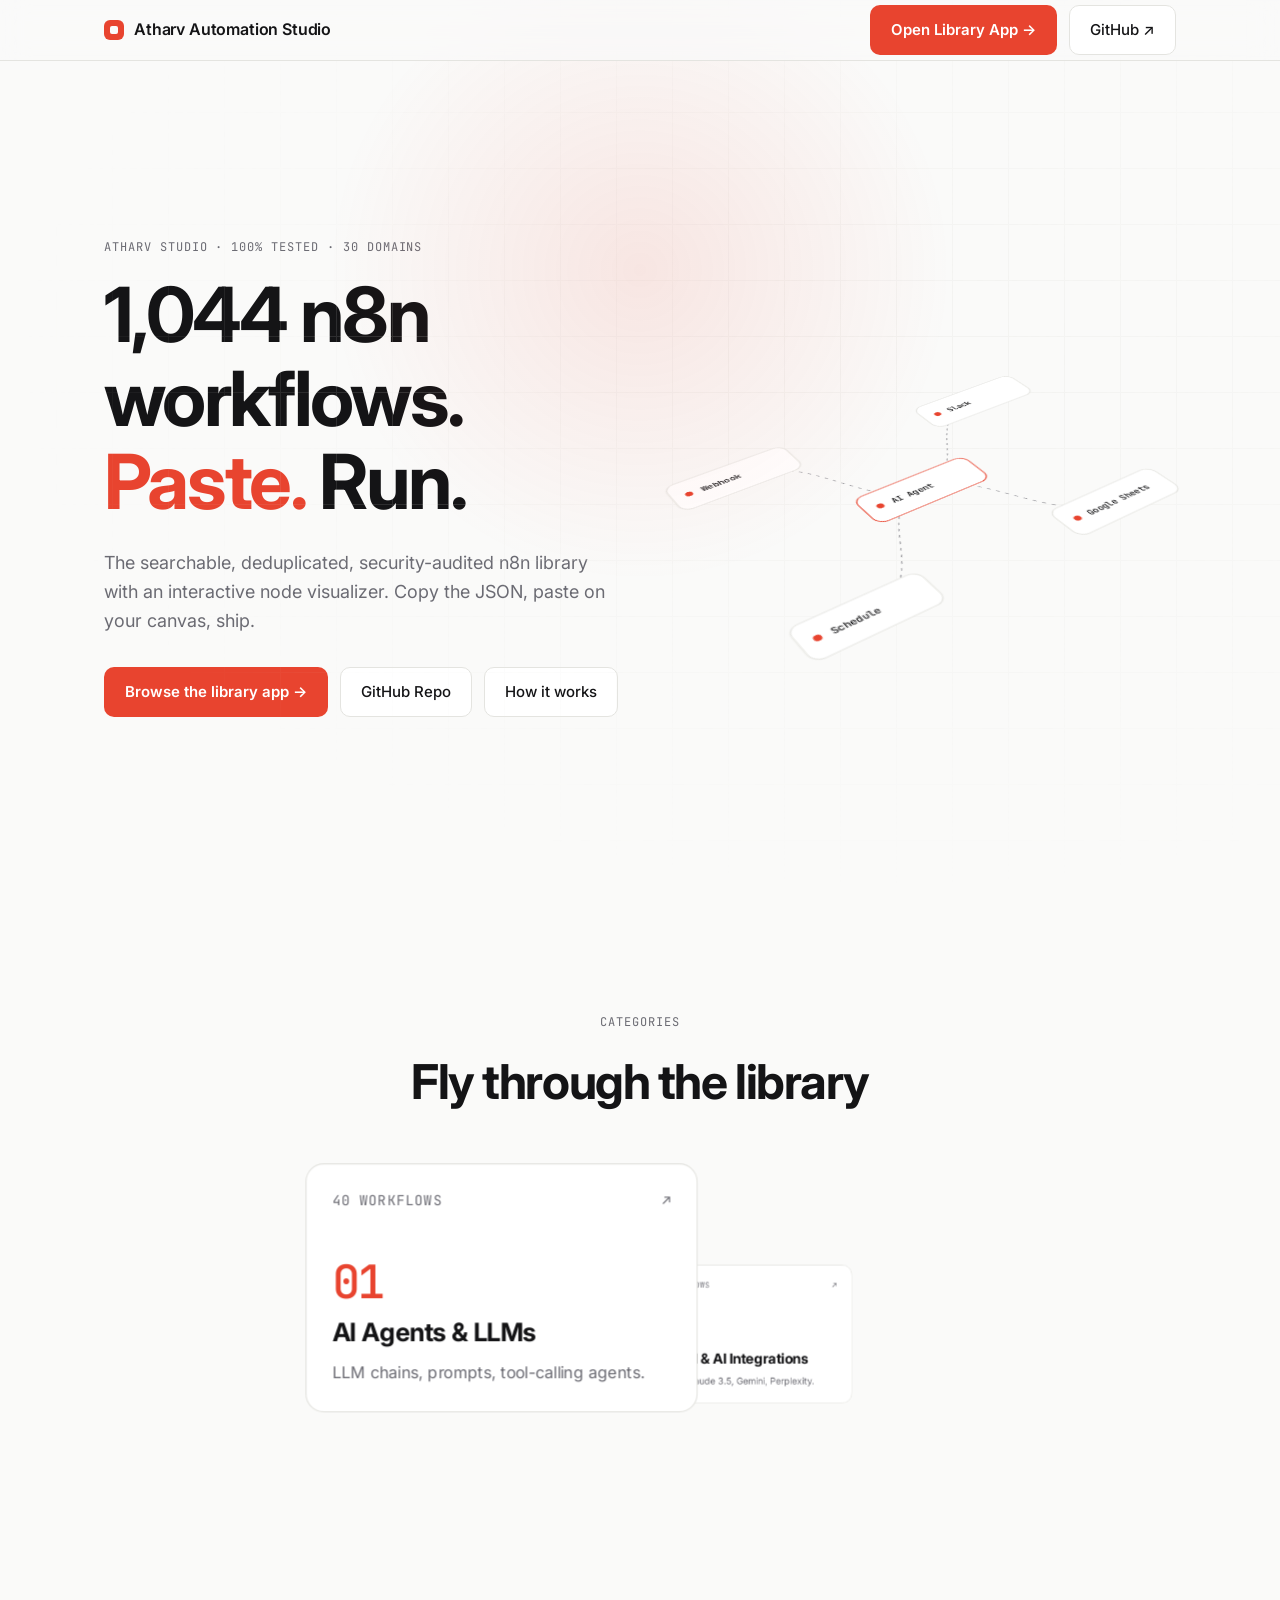
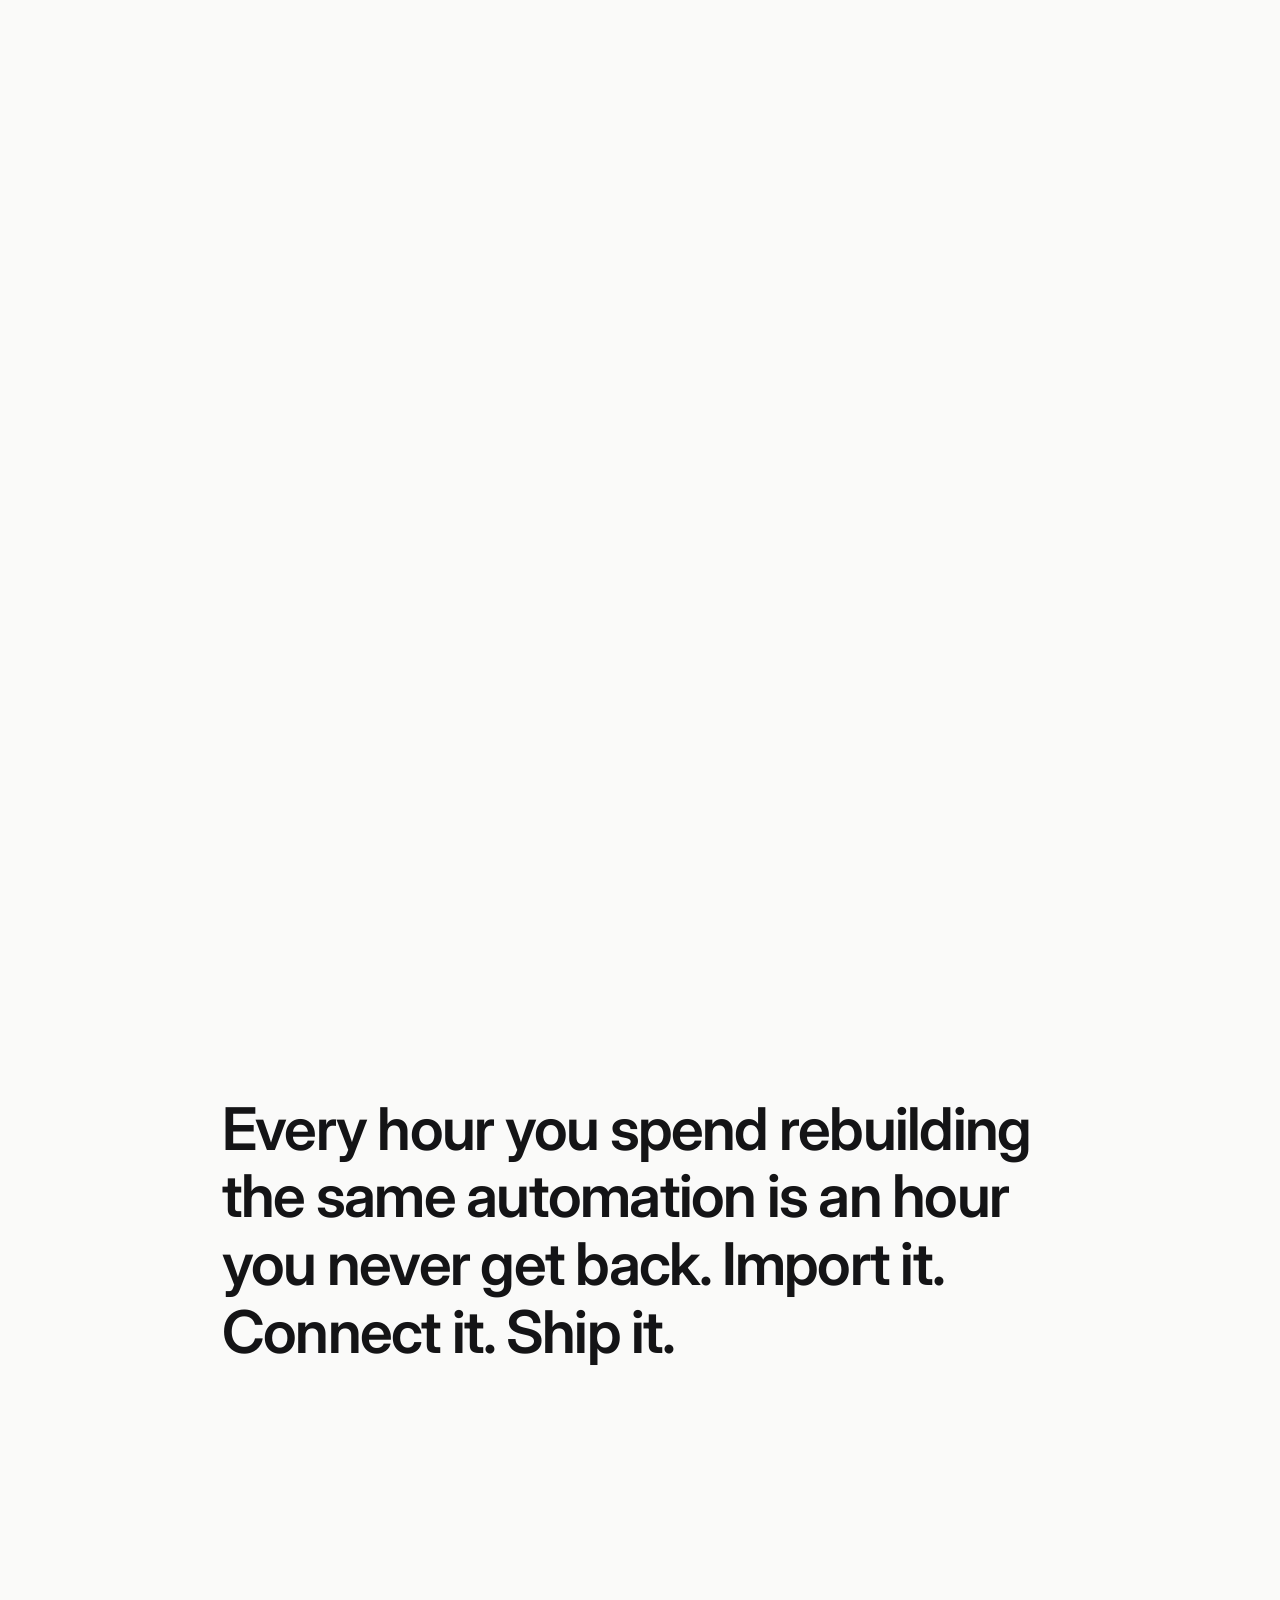
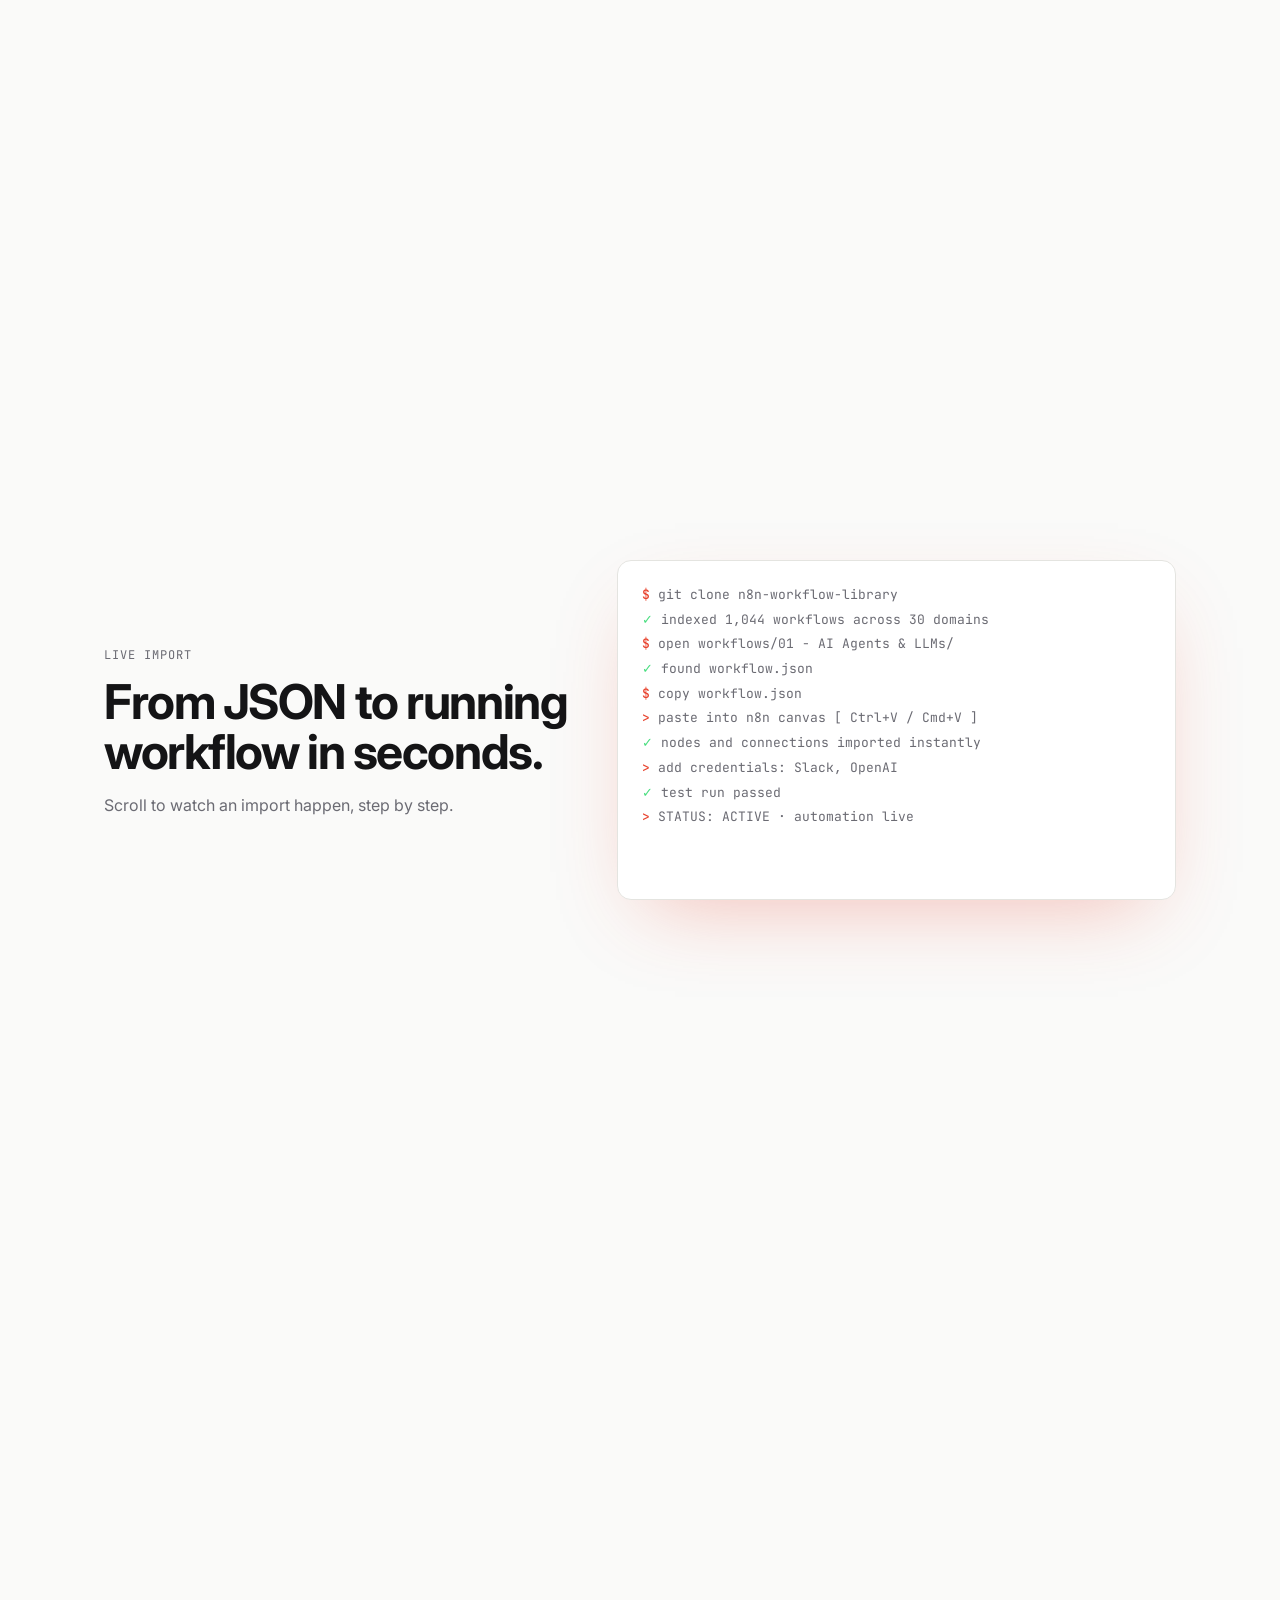
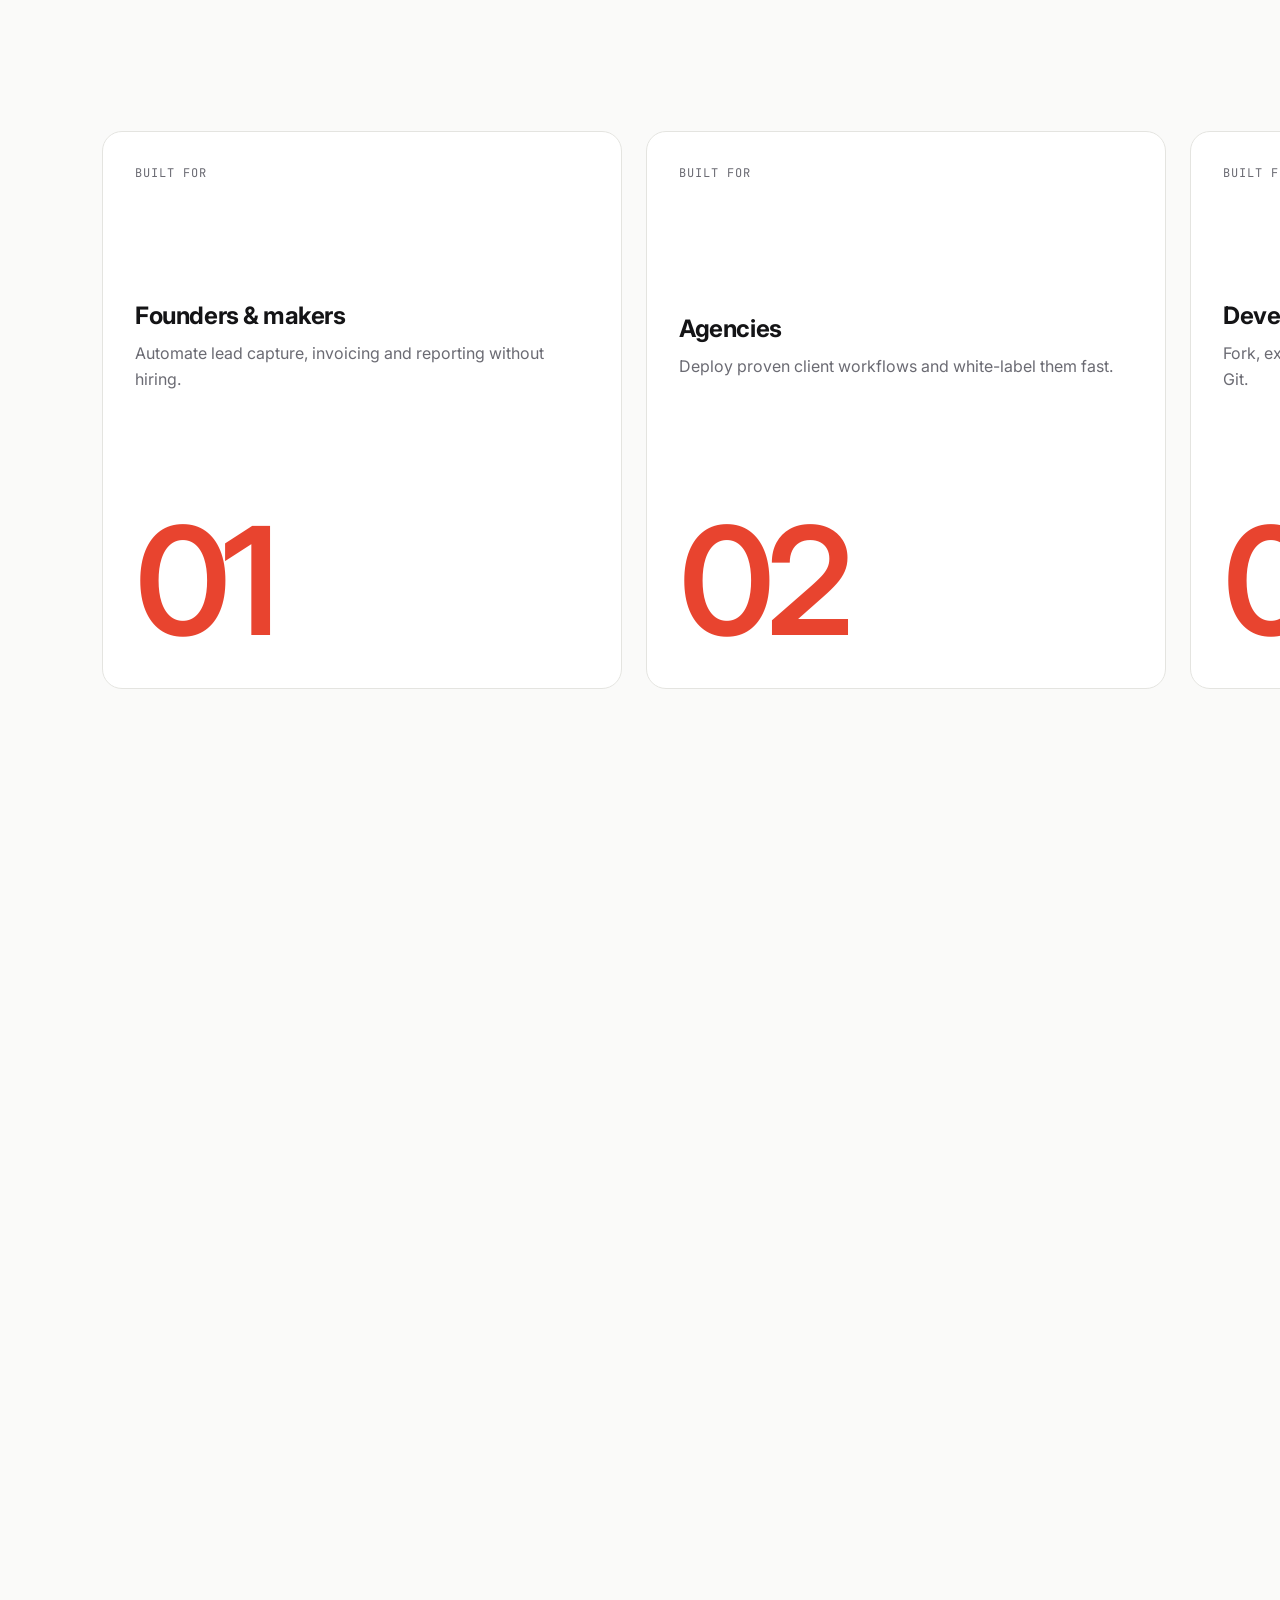
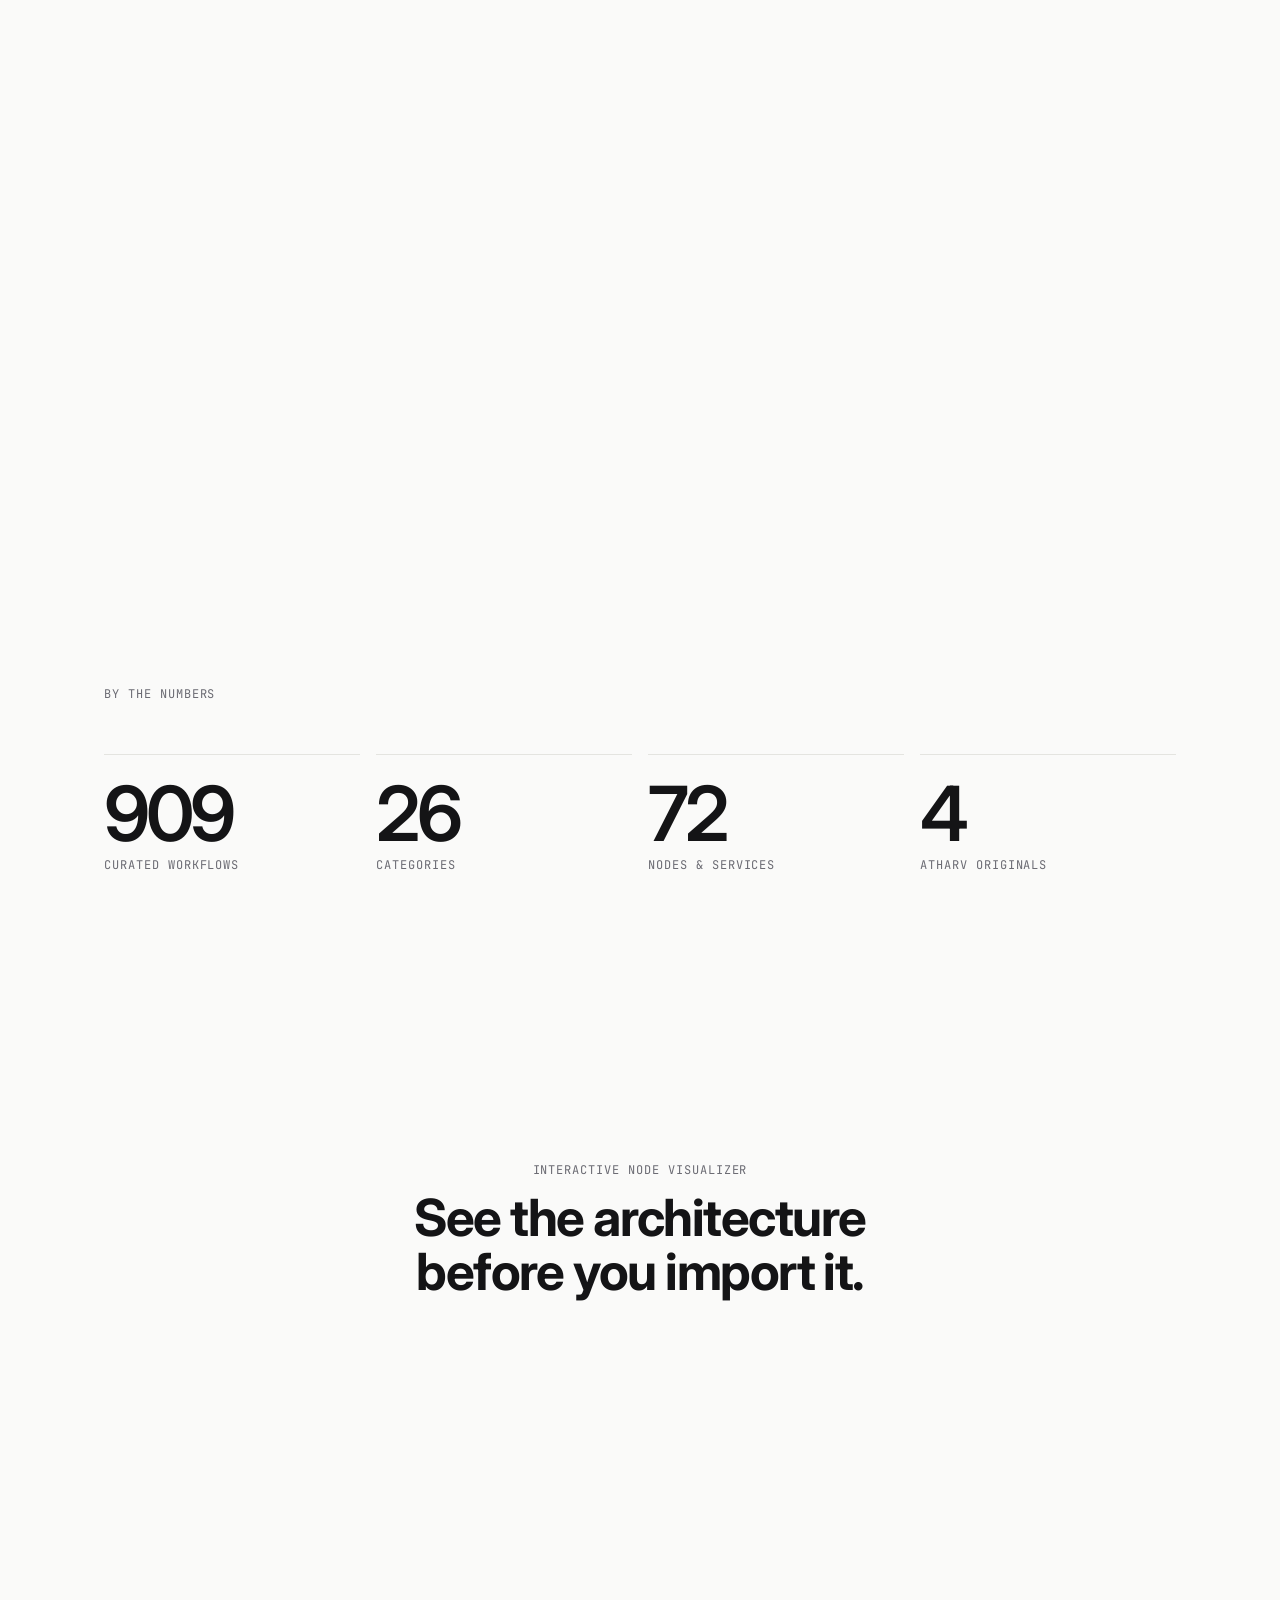
==== commit d26bd42f: "connect workplace explorer to landing page" ====
--- a/web/index.html
+++ b/web/index.html
@@ -134,6 +134,12 @@
 @media(max-width:820px){.bento{grid-template-columns:1fr}.bc.big{grid-column:auto}}
 @media(prefers-reduced-motion:reduce){[data-r]{opacity:1;transform:none}}
 @media(max-width:820px){.two{grid-template-columns:1fr}.stats{grid-template-columns:1fr}}
+.dock{position:fixed;bottom:calc(20px + env(safe-area-inset-bottom,0px));left:50%;transform:translate(-50%,120%);z-index:50;transition:transform .4s var(--ease),opacity .4s;opacity:0;pointer-events:none}
+.dock.show{transform:translate(-50%,0);opacity:1;pointer-events:auto}
+.dock-inner{display:flex;align-items:center;gap:16px;background:color-mix(in srgb,var(--surface) 92%,transparent);border:1px solid var(--accent);box-shadow:0 20px 50px -15px color-mix(in srgb,var(--accent) 35%,transparent);backdrop-filter:blur(16px);padding:10px 18px;border-radius:14px}
+.dock-text{display:flex;flex-direction:column;font-size:12.5px;line-height:1.35;text-align:left}
+.dock-text strong{color:var(--text);font-size:14px;letter-spacing:-.01em}
+.dock-text span{color:var(--muted)}
 </style>
 </head>
 <body>
@@ -237,11 +243,14 @@
   <pre><b>$</b> git clone <span id="cloneUrl">https://github.com/cyber-atharv/n8n-workflow-library.git</span></pre>
 </div></section>
 
-<section class="pad cta"><div class="wrap">
-  <span class="mono">Free forever</span>
-  <h2>Stop rebuilding what already works.</h2>
-  <a class="btn pri" id="ctaBrowse" href="browse.html">Launch Library App →</a>
-  <a class="btn" id="ctaRepo" href="#" target="_blank" rel="noopener">Star on GitHub →</a>
+<section class="pad cta" id="cta"><div class="wrap">
+  <span class="mono">Atharv Workplace · 1,044 Automations</span>
+  <h2>Stop rebuilding. Step into the workflow explorer.</h2>
+  <p class="lede" style="margin: 0 auto 30px; max-width: 48ch;">Search, filter by complexity, inspect visual node chains, and copy JSON directly to your n8n canvas.</p>
+  <div class="ctas" style="justify-content: center;">
+    <a class="btn pri" id="ctaBrowse" href="browse.html" style="font-size: 16px; padding: 14px 26px;">Open Workflow Explorer →</a>
+    <a class="btn" id="ctaRepo" href="#" target="_blank" rel="noopener">Star on GitHub ↗</a>
+  </div>
 </div></section>
 
 <footer><div class="wrap"><span>© <span id="yr"></span> Atharv Automation Studio · Created by Atharv Hogade (@cyber-atharv)</span><span>Not affiliated with n8n GmbH.</span></div></footer>
@@ -274,7 +283,7 @@
 const GAP=620, world=$("#world"), N=CONFIG.categories.length;
 CONFIG.categories.forEach((c,i)=>{
   const el=document.createElement("a");
-  el.className="card"; el.href="browse.html";
+  el.className="card"; el.href="browse.html?cat="+encodeURIComponent(c.t);
   const x=(i%2?1:-1)*(120+(i%3)*40), y=(i%3-1)*60;
   el._z=-i*GAP; el._x=x; el._y=y;
   el.innerHTML=`<div class="tag mono"><span>${c.c}</span><span>↗</span></div><div class="n">${c.n}</div><h3>${c.t}</h3><p>${c.d}</p>`;
@@ -454,6 +463,29 @@
 // reveal steps
 const io=new IntersectionObserver(es=>es.forEach(e=>{if(e.isIntersecting){e.target.classList.add("in");io.unobserve(e.target)}}),{threshold:.25});
 document.querySelectorAll(".step").forEach(s=>io.observe(s));
+
+// workplace bottom dock trigger
+const dock = $("#dock");
+function checkDock(){
+  const max = document.body.scrollHeight - innerHeight;
+  if(scrollY > max * 0.72){
+    dock.classList.add("show");
+  } else {
+    dock.classList.remove("show");
+  }
+}
+addEventListener("scroll", checkDock, {passive: true});
+checkDock();
 </script>
+
+<div id="dock" class="dock">
+  <div class="dock-inner">
+    <div class="dock-text">
+      <strong>Atharv Workplace</strong>
+      <span>1,044 production workflows ready to paste</span>
+    </div>
+    <a class="btn pri" href="browse.html">Open Explorer →</a>
+  </div>
+</div>
 </body>
 </html>
